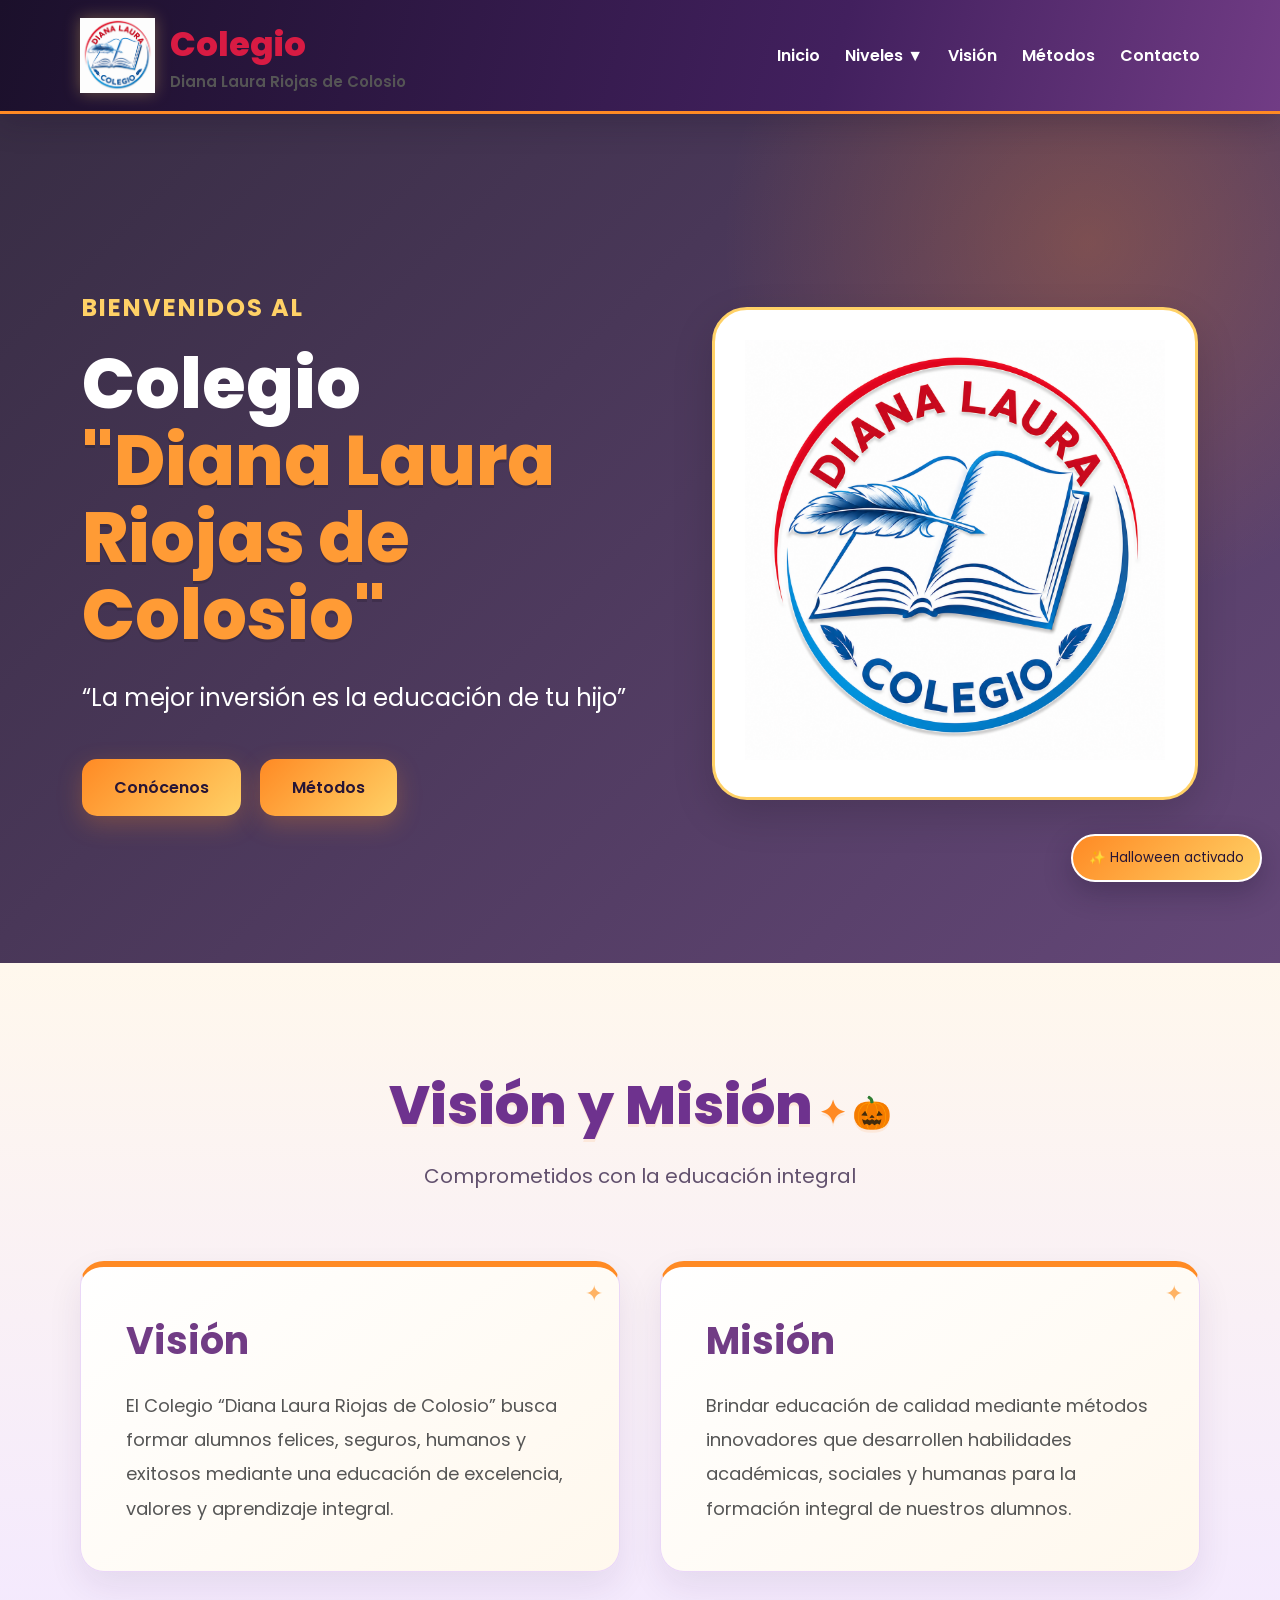
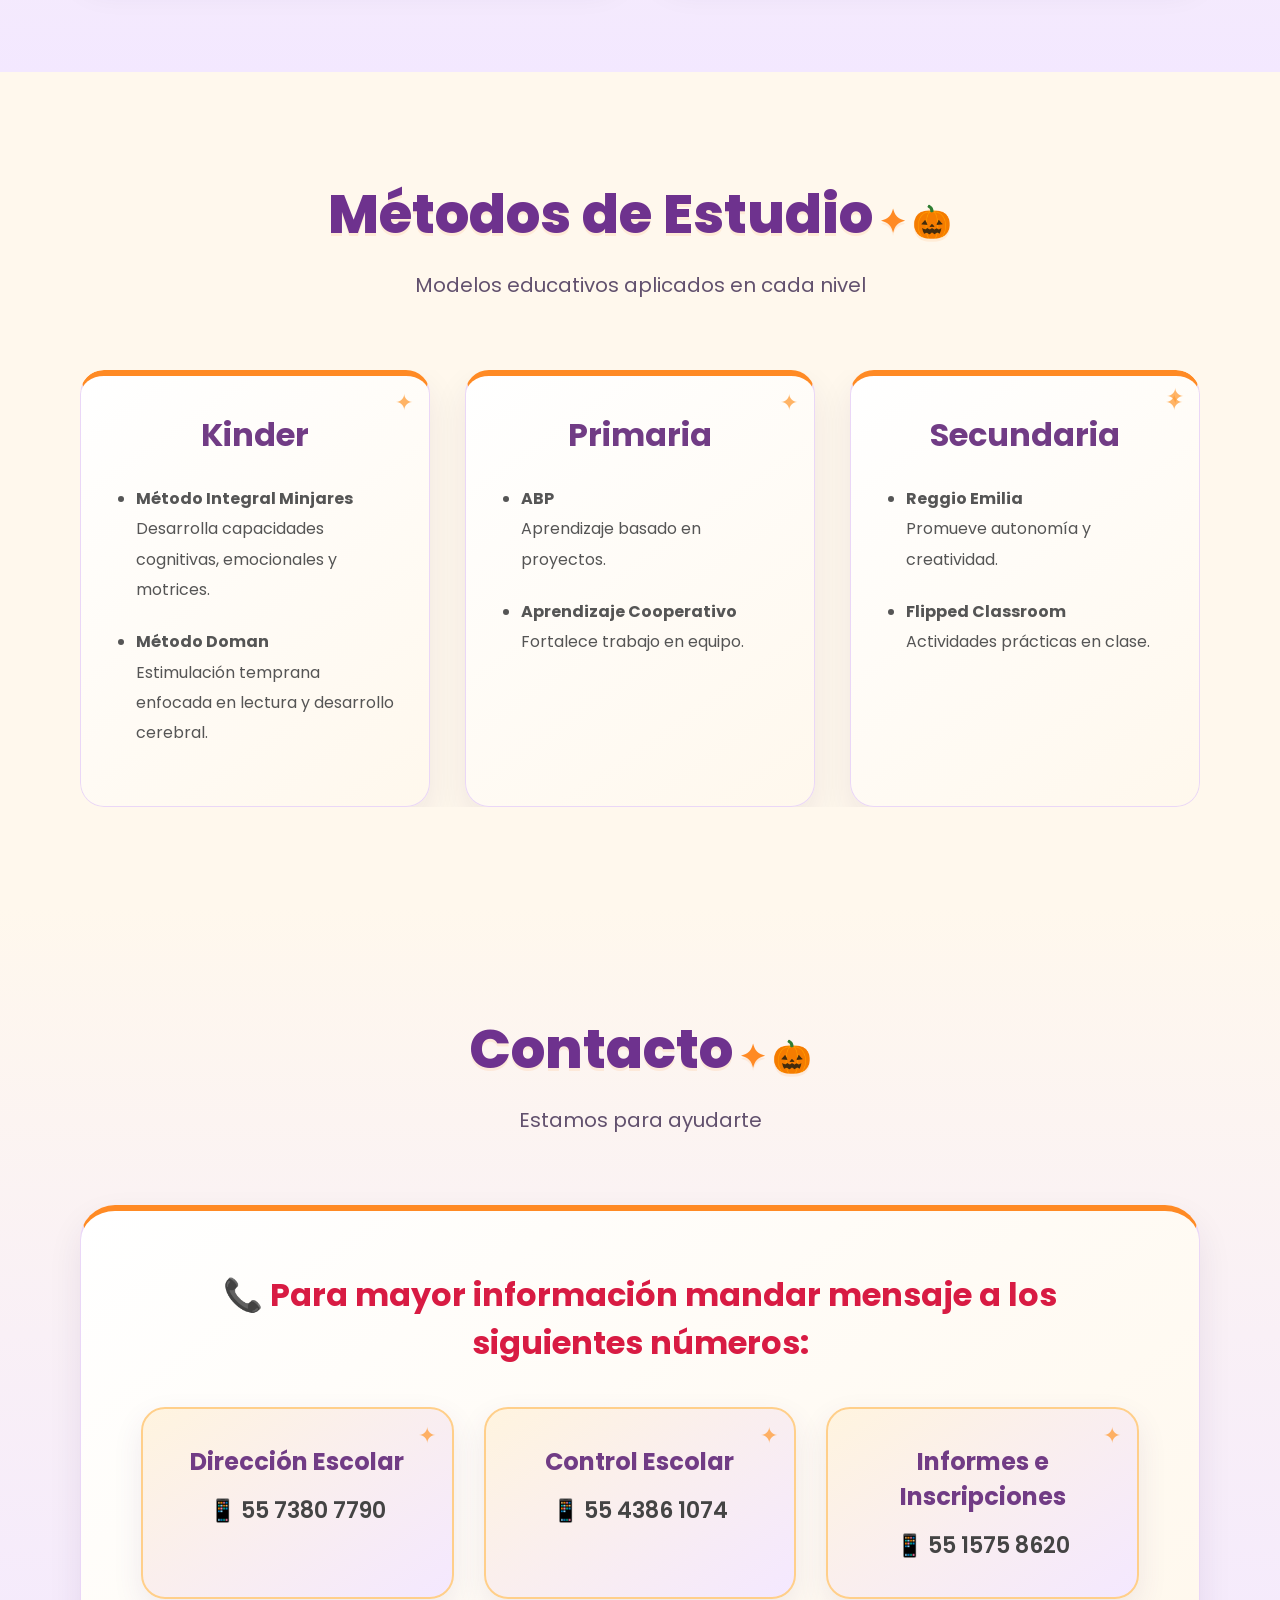
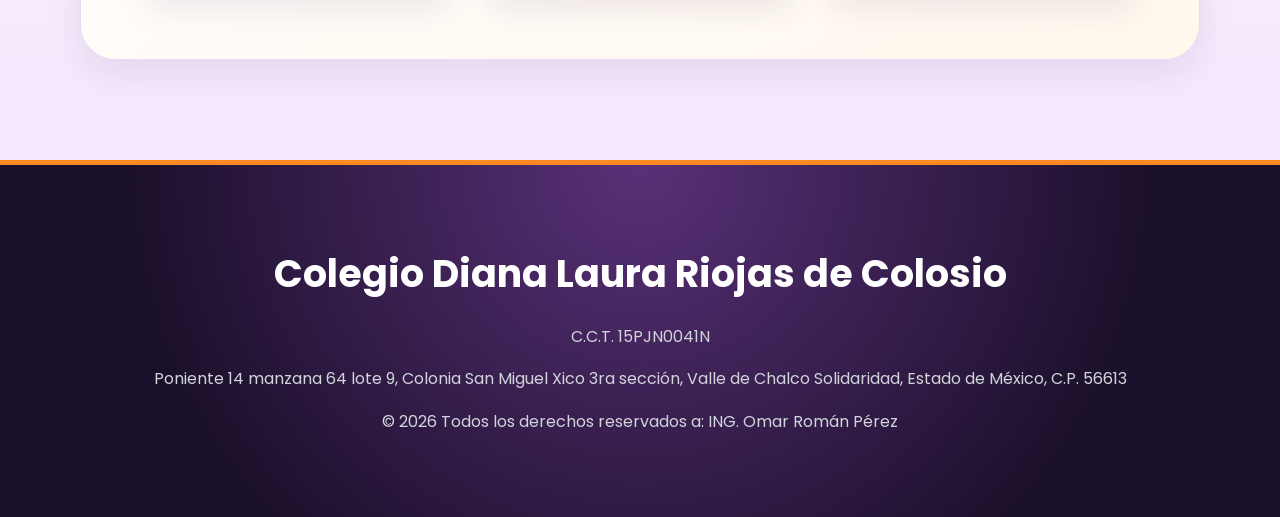
==== index.html @ 1b2b35a0 "Aplicar diseño Halloween llamativo por defecto en todas las páginas" ====
<!DOCTYPE html>
<html lang="es">
<head>
<meta name="google-site-verification" content="6N8dAlVvMnoeY7EBtXFRUhr3mwOZuXIOiNmsztpDJHw" />
<meta charset="UTF-8">
<meta name="viewport" content="width=device-width, initial-scale=1.0">
<meta name="description" content="Colegio Diana Laura Riojas de Colosio. Educación de calidad en Kinder, Primaria y Secundaria en Valle de Chalco, Estado de México.">

<meta name="keywords" content="Colegio Diana Laura Riojas de Colosio, escuela, kinder, primaria, secundaria, Valle de Chalco, educación">

<meta name="author" content="Ing. Omar Román Pérez">

<meta name="robots" content="index, follow">

<link rel="icon" href="logo.png" type="image/png">
    
<meta property="og:title" content="Colegio Diana Laura Riojas de Colosio">

<meta property="og:description" content="Educación de calidad en Kinder, Primaria y Secundaria.">

<meta property="og:image" content="logo.png">

<meta property="og:type" content="website">

<title>Colegio Diana Laura Riojas de Colosio</title>

<link rel="preconnect" href="https://fonts.googleapis.com">
<link rel="preconnect" href="https://fonts.gstatic.com" crossorigin>

<link href="https://fonts.googleapis.com/css2?family=Poppins:wght@300;400;500;600;700;800&display=swap" rel="stylesheet">

<style>

*{
    margin:0;
    padding:0;
    box-sizing:border-box;
    font-family:'Poppins',sans-serif;
    scroll-behavior:smooth;
}

body{
    background:#f7f7f7;
    color:#222;
    overflow-x:hidden;
}

/* HEADER */

header{
    width:100%;
    background:rgba(255,255,255,0.96);
    backdrop-filter:blur(12px);
    display:flex;
    justify-content:space-between;
    align-items:center;
    padding:18px 80px;
    position:fixed;
    top:0;
    left:0;
    z-index:1000;
    box-shadow:0 5px 20px rgba(0,0,0,0.08);
}

/* LOGO */

.logo{
    display:flex;
    align-items:center;
    gap:15px;
}

.logo img{
    width:75px;
    height:75px;
    object-fit:contain;
    transition:.4s;
}

.logo img:hover{
    transform:scale(1.08) rotate(-3deg);
}

.logo-text h1{
    color:#d81b43;
    font-size:34px;
    font-weight:800;
}

.logo-text p{
    font-size:15px;
    font-weight:600;
    color:#555;
}

/* NAV */

nav{
    display:flex;
    align-items:center;
}

nav a{
    text-decoration:none;
    margin-left:25px;
    color:#222;
    font-weight:600;
    transition:.3s;
    position:relative;
}

nav a::after{
    content:'';
    width:0%;
    height:3px;
    background:#d81b43;
    position:absolute;
    left:0;
    bottom:-8px;
    border-radius:10px;
    transition:.3s;
}

nav a:hover::after{
    width:100%;
}

nav a:hover{
    color:#d81b43;
}

/* DROPDOWN */

.dropdown{
    position:relative;
}

.dropbtn{
    background:none;
    border:none;
    margin-left:25px;
    font-size:16px;
    font-weight:600;
    cursor:pointer;
    color:#222;
    transition:.3s;
}

.dropbtn:hover{
    color:#d81b43;
}

.dropdown-content{
    display:none;
    position:absolute;
    background:white;
    min-width:220px;
    top:45px;
    border-radius:18px;
    overflow:hidden;
    box-shadow:0 10px 30px rgba(0,0,0,0.15);
}

.dropdown-content.show{
    display:block;
    animation:fade .3s ease;
}

@keyframes fade{
    from{
        opacity:0;
        transform:translateY(10px);
    }
    to{
        opacity:1;
        transform:translateY(0);
    }
}

.dropdown-content a{
    display:block;
    padding:16px;
    text-decoration:none;
    color:#222;
    margin:0;
}

.dropdown-content a:hover{
    background:#d81b43;
    color:white;
}

/* HERO */

.hero{
    min-height:100vh;
    display:flex;
    justify-content:center;
    align-items:center;
    padding:160px 80px 80px;
    gap:70px;
    background:
    linear-gradient(rgba(255,255,255,.9),rgba(255,255,255,.9)),
    url('https://images.unsplash.com/photo-1503676260728-1c00da094a0b?q=80&w=1200');
    background-size:cover;
    background-position:center;
}

.hero-text{
    width:50%;
    animation:slideLeft 1s ease;
}

@keyframes slideLeft{
    from{
        opacity:0;
        transform:translateX(-50px);
    }
    to{
        opacity:1;
        transform:translateX(0);
    }
}

.hero-text h3{
    color:#d81b43;
    font-size:24px;
    margin-bottom:20px;
    letter-spacing:2px;
}

.hero-text h1{
    font-size:70px;
    line-height:1.1;
    margin-bottom:25px;
    font-weight:800;
}

.hero-text span{
    color:#d81b43;
}

.hero-text p{
    font-size:24px;
    color:#555;
    line-height:1.7;
}

/* BUTTONS */

.buttons{
    margin-top:40px;
}

.buttons a{
    text-decoration:none;
    padding:16px 32px;
    border-radius:15px;
    font-weight:600;
    margin-right:15px;
    transition:.3s;
    display:inline-block;
}

.btn1{
    background:#d81b43;
    color:white;
    box-shadow:0 8px 20px rgba(216,27,67,0.3);
}

.btn1:hover{
    transform:translateY(-5px);
    background:#be123c;
}

.btn2{
    border:2px solid #d81b43;
    color:#d81b43;
    background:white;
}

.btn2:hover{
    background:#d81b43;
    color:white;
}

/* CARD */

.card{
    background:white;
    padding:30px;
    border-radius:35px;
    box-shadow:0 15px 40px rgba(0,0,0,0.15);
    animation:float 4s ease-in-out infinite;
}

@keyframes float{
    0%{
        transform:translateY(0);
    }
    50%{
        transform:translateY(-15px);
    }
    100%{
        transform:translateY(0);
    }
}

.card img{
    width:420px;
    max-width:100%;
    object-fit:contain;
}

/* SECTIONS */

.section{
    padding:100px 80px;
}

.section-title{
    text-align:center;
    margin-bottom:70px;
}

.section-title h2{
    font-size:55px;
    color:#d81b43;
    font-weight:800;
}

.section-title p{
    margin-top:15px;
    font-size:20px;
    color:#666;
}

/* BOXES */

.vision-mision{
    display:grid;
    grid-template-columns:1fr 1fr;
    gap:40px;
}

.box{
    background:white;
    padding:45px;
    border-radius:30px;
    box-shadow:0 10px 25px rgba(0,0,0,0.08);
    transition:.4s;
    border-top:8px solid #d81b43;
}

.box:hover{
    transform:translateY(-10px);
}

.box h2{
    color:#29a9e1;
    margin-bottom:20px;
    font-size:38px;
}

.box p{
    line-height:1.9;
    font-size:18px;
    color:#555;
}

/* METODOS */

.campos{
    display:grid;
    grid-template-columns:repeat(auto-fit,minmax(320px,1fr));
    gap:35px;
}

.campo{
    background:white;
    padding:35px;
    border-radius:30px;
    box-shadow:0 10px 25px rgba(0,0,0,0.08);
    transition:.4s;
}

.campo:hover{
    transform:translateY(-12px) scale(1.02);
}

.campo h3{
    text-align:center;
    margin-bottom:25px;
    font-size:32px;
}

.campo ul{
    padding-left:20px;
}

.campo li{
    margin-bottom:22px;
    line-height:1.9;
    color:#555;
}

.rosa{
    border-top:10px solid #ff4fa3;
}

.verde{
    border-top:10px solid #7cc242;
}

.azul{
    border-top:10px solid #29a9e1;
}

/* CONTACTO */

.contact-box{
    background:white;
    padding:60px;
    border-radius:35px;
    box-shadow:0 15px 40px rgba(0,0,0,0.08);
    text-align:center;
}

.contact-box h3{
    color:#d81b43;
    font-size:32px;
    margin-bottom:40px;
}

.contactos{
    display:grid;
    grid-template-columns:repeat(auto-fit,minmax(250px,1fr));
    gap:30px;
}

.contact-card{
    background:linear-gradient(135deg,#fff0f3,#ffffff);
    padding:35px;
    border-radius:25px;
    transition:.4s;
    border:2px solid #ffd6e0;
}

.contact-card:hover{
    transform:translateY(-10px) scale(1.03);
    box-shadow:0 15px 30px rgba(216,27,67,0.15);
}

.contact-card h4{
    color:#d81b43;
    font-size:24px;
    margin-bottom:15px;
}

.contact-card p{
    font-size:22px;
    color:#444;
    font-weight:600;
}

/* FOOTER */

footer{
    background:#111827;
    color:white;
    text-align:center;
    padding:80px 20px;
}

footer h2{
    margin-bottom:20px;
    font-size:38px;
}

footer p{
    margin-top:12px;
    line-height:1.9;
    color:#d1d5db;
}

/* RESPONSIVE */

@media(max-width:950px){

    header{
        flex-direction:column;
        padding:20px;
    }

    nav{
        margin-top:20px;
        flex-wrap:wrap;
        justify-content:center;
    }

    .hero{
        flex-direction:column;
        text-align:center;
        padding:180px 30px 60px;
    }

    .hero-text{
        width:100%;
    }

    .hero-text h1{
        font-size:45px;
    }

    .vision-mision{
        grid-template-columns:1fr;
    }

    .section{
        padding:80px 25px;
    }

    .card img{
        width:100%;
    }

}


/* EDICIÓN HALLOWEEN INTEGRADA */
:root{--halloween-night:#211532;--halloween-purple:#593078;--halloween-orange:#ff8a24;--halloween-gold:#ffd166}
.halloween-ribbon{position:relative;z-index:2;text-align:center;padding:12px 18px;background:linear-gradient(90deg,var(--halloween-night),var(--halloween-purple),var(--halloween-night));color:#fff3dc;font-weight:800;letter-spacing:.3px;border-bottom:3px solid var(--halloween-orange)}
.halloween-ribbon span{display:inline-block;animation:spookyBob 2.8s ease-in-out infinite}
.halloween-card{position:relative;overflow:hidden}
.halloween-card:after{content:"✦";position:absolute;right:16px;top:10px;color:#ff9b35;font-size:22px;opacity:.75;transition:transform .3s}
.halloween-card:hover:after{transform:rotate(90deg) scale(1.25)}
.halloween-toggle{position:fixed;right:18px;bottom:18px;z-index:2000;border:2px solid #ffd166;border-radius:999px;background:#211532;color:#fff;padding:12px 16px;font:700 14px inherit;box-shadow:0 8px 24px #21153240;cursor:pointer;transition:transform .2s,background .2s}
.halloween-toggle:hover{transform:translateY(-4px) rotate(-2deg);background:#593078}
.halloween-toggle:focus-visible{outline:3px solid #ff8a24;outline-offset:4px}
body.halloween-mode{background:#fff8ed;color:#2b1a3b}
body.halloween-mode header{background:linear-gradient(110deg,#211532,#593078)!important;color:white}
body.halloween-mode .section-title h2,body.halloween-mode .hero-text h3,body.halloween-mode .contact-card h4{color:#a653d4}
body.halloween-mode .box,body.halloween-mode .campo,body.halloween-mode .req,body.halloween-mode .contact-card{border-color:#ffd166;box-shadow:0 12px 30px #59307818}
body.halloween-mode .box:hover,body.halloween-mode .campo:hover,body.halloween-mode .contact-card:hover{transform:translateY(-8px) rotate(-.4deg)}
.halloween-spark{position:fixed;z-index:1999;pointer-events:none;font-size:22px;animation:spookyRise 1.8s ease-out forwards}
@keyframes spookyBob{0%,100%{transform:translateY(0)}50%{transform:translateY(-3px)}}
@keyframes spookyRise{from{opacity:1;transform:translateY(0) rotate(0)}to{opacity:0;transform:translateY(-100px) rotate(25deg)}}
@media(prefers-reduced-motion:reduce){.halloween-ribbon span,.halloween-spark{animation:none!important}.halloween-toggle{transition:none}}


/* TEMA HALLOWEEN PREDETERMINADO: visible desde la primera visita */
body.halloween-mode{background:#fff8ed;color:#2a183b}
body.halloween-mode header{background:linear-gradient(105deg,#1b102b 0%,#42205e 65%,#713c85 100%)!important;color:#fff;box-shadow:0 8px 28px #1b102b40;border-bottom:3px solid #ff8a24}
body.halloween-mode nav a,body.halloween-mode .dropbtn{color:#fff!important}
body.halloween-mode nav a:hover,body.halloween-mode .dropbtn:hover{color:#ffd166!important}
body.halloween-mode .hero{background-image:radial-gradient(circle at 85% 20%,#ff8a2440 0,transparent 28%),linear-gradient(135deg,rgba(27,16,43,.88),rgba(66,32,94,.82)),url('https://images.unsplash.com/photo-1509557965875-b88c97052f0e?q=80&w=1600');background-position:center;background-size:cover;color:white}
body.halloween-mode .hero-text h1,body.halloween-mode .hero-text p{color:#fff}
body.halloween-mode .hero-text h3{color:#ffd166}
body.halloween-mode .hero-text span{color:#ff9b35;text-shadow:0 3px 0 #0002}
body.halloween-mode .btn1,body.halloween-mode .btn2{background:linear-gradient(135deg,#ff8a24,#ffd166);color:#271536;border:0;box-shadow:0 8px 24px #ff8a2440}
body.halloween-mode .section:nth-of-type(even){background:linear-gradient(180deg,#fff8ed,#f3e8ff)}
body.halloween-mode .section-title h2{color:#6e328e;text-shadow:0 3px 0 #ff8a241c}
body.halloween-mode .section-title p{color:#62516e}
body.halloween-mode .box,body.halloween-mode .campo,body.halloween-mode .req,body.halloween-mode .talleres,body.halloween-mode .contact-box{background:linear-gradient(145deg,#fff,#fff8ed);border:1px solid #ead7f7;border-top:6px solid #ff8a24;box-shadow:0 15px 35px #32144915}
body.halloween-mode .campo h3,body.halloween-mode .box h2,body.halloween-mode .req h3{color:#713c85}
body.halloween-mode .contact-card{background:linear-gradient(145deg,#fff4df,#f4e8ff)!important;border:2px solid #ffcf8a!important}
body.halloween-mode .contact-card h4{color:#713c85}
body.halloween-mode footer{background:radial-gradient(circle at 50% 0,#593078,#1b102b 70%);border-top:5px solid #ff8a24}
body.halloween-mode .halloween-ribbon{background:linear-gradient(90deg,#1b102b,#713c85,#1b102b);border-bottom:3px solid #ffd166;font-size:clamp(12px,1.6vw,16px);padding:15px}
body.halloween-mode .halloween-toggle{background:linear-gradient(135deg,#ff8a24,#ffd166);color:#271536;border:2px solid white;box-shadow:0 10px 28px #21153250}
body.halloween-mode .halloween-card{border-radius:24px}
body.halloween-mode .halloween-card:hover{outline:2px solid #ffbd62;outline-offset:2px}
body.halloween-mode .logo img{filter:drop-shadow(0 0 8px #ffd16655)}
body.halloween-mode .card{border:3px solid #ffd166}
body.halloween-mode .section-title h2:after{content:"  ✦ 🎃";font-size:.58em;color:#ff8a24}
body.halloween-mode .halloween-ribbon span{font-size:1.25em;margin:0 8px}
@media(max-width:700px){body.halloween-mode .hero{background-position:center}body.halloween-mode .halloween-toggle{right:10px;bottom:10px;padding:10px 12px;font-size:12px}}

</style>

</head>

<body class="halloween-mode">

<header>

<div class="logo">

<img src="logo.png" alt="Logo Colegio">

<div class="logo-text">

<h1>Colegio</h1>

<p>
Diana Laura Riojas de Colosio
</p>

</div>

</div>

<nav>

<a href="index.html">Inicio</a>

<div class="dropdown">

<button class="dropbtn" onclick="toggleMenu()">
Niveles ▼
</button>

<div class="dropdown-content" id="menuNiveles">

<a href="kinder.html">Kinder</a>
<a href="primaria.html">Primaria</a>
<a href="secundaria.html">Secundaria</a>

</div>

</div>

<a href="#vision">Visión</a>
<a href="#metodos">Métodos</a>
<a href="#contacto">Contacto</a>

</nav>

</header>

<div class="halloween-ribbon" role="note"><span>🎃</span> Octubre mágico · ¡Aprendemos, creamos y nos divertimos! <span>🦇</span></div>
<button class="halloween-toggle" id="halloweenToggle" type="button" aria-pressed="true" aria-label="Activar o desactivar el modo Halloween">✨ Halloween activado</button>
<script>
(function(){
  var toggle=document.getElementById('halloweenToggle');
  if(!toggle)return;
  toggle.addEventListener('click',function(){
    var active=document.body.classList.toggle('halloween-mode');
    toggle.setAttribute('aria-pressed',String(active));
    toggle.textContent=active?'✨ Modo mágico activado':'🎃 Modo Halloween';
    if(active){
      ['👻','🦇','✨','🎃','🍬'].forEach(function(symbol,index){
        var spark=document.createElement('span');
        spark.className='halloween-spark';
        spark.textContent=symbol;
        spark.style.left=(12+index*17)+'%';
        spark.style.bottom='28px';
        document.body.appendChild(spark);
        window.setTimeout(function(){spark.remove()},1900);
      });
    }
  });
})();
</script>


<section class="hero">

<div class="hero-text">

<h3>BIENVENIDOS AL</h3>

<h1>
Colegio <br>
<span>"Diana Laura Riojas de Colosio"</span>
</h1>

<p>
“La mejor inversión es la educación de tu hijo”
</p>

<div class="buttons">

<a href="#vision" class="btn1">
Conócenos
</a>

<a href="#metodos" class="btn2">
Métodos
</a>

</div>

</div>

<div class="card">

<img src="logo.png" alt="Logo Colegio">

</div>

</section>

<section class="section" id="vision">

<div class="section-title">

<h2>Visión y Misión</h2>

<p>
Comprometidos con la educación integral
</p>

</div>

<div class="vision-mision">

<div class="box halloween-card">

<h2>Visión</h2>

<p>
El Colegio “Diana Laura Riojas de Colosio”
busca formar alumnos felices, seguros,
humanos y exitosos mediante una educación
de excelencia, valores y aprendizaje integral.
</p>

</div>

<div class="box halloween-card">

<h2>Misión</h2>

<p>
Brindar educación de calidad mediante
métodos innovadores que desarrollen
habilidades académicas, sociales y humanas
para la formación integral de nuestros alumnos.
</p>

</div>

</div>

</section>

<section class="section" id="metodos">

<div class="section-title">

<h2>Métodos de Estudio</h2>

<p>
Modelos educativos aplicados en cada nivel
</p>

</div>

<div class="campos halloween-card">

<div class="campo rosa halloween-card">

<h3>Kinder</h3>

<ul>

<li>
<b>Método Integral Minjares</b><br>
Desarrolla capacidades cognitivas,
emocionales y motrices.
</li>

<li>
<b>Método Doman</b><br>
Estimulación temprana enfocada
en lectura y desarrollo cerebral.
</li>

</ul>

</div>

<div class="campo verde halloween-card">

<h3>Primaria</h3>

<ul>

<li>
<b>ABP</b><br>
Aprendizaje basado en proyectos.
</li>

<li>
<b>Aprendizaje Cooperativo</b><br>
Fortalece trabajo en equipo.
</li>

</ul>

</div>

<div class="campo azul halloween-card">

<h3>Secundaria</h3>

<ul>

<li>
<b>Reggio Emilia</b><br>
Promueve autonomía y creatividad.
</li>

<li>
<b>Flipped Classroom</b><br>
Actividades prácticas en clase.
</li>

</ul>

</div>

</div>

</section>

<!-- CONTACTO -->

<section class="section" id="contacto">

<div class="section-title">

<h2>Contacto</h2>

<p>
Estamos para ayudarte
</p>

</div>

<div class="contact-box">

<h3>
📞 Para mayor información mandar mensaje a los siguientes números:
</h3>

<div class="contactos">

<div class="contact-card halloween-card">

<h4>Dirección Escolar</h4>

<p>📱 55 7380 7790</p>

</div>

<div class="contact-card halloween-card">

<h4>Control Escolar</h4>

<p>📱 55 4386 1074</p>

</div>

<div class="contact-card halloween-card">

<h4>Informes e Inscripciones</h4>

<p>📱 55 1575 8620</p>

</div>

</div>

</div>

</section>

<footer>

<h2>
Colegio Diana Laura Riojas de Colosio
</h2>

<p>
C.C.T. 15PJN0041N
</p>

<p>
Poniente 14 manzana 64 lote 9,
Colonia San Miguel Xico 3ra sección,
Valle de Chalco Solidaridad,
Estado de México,
C.P. 56613
</p>

<p>
© 2026 Todos los derechos reservados a: ING. Omar Román Pérez
</p>

</footer>

<script>

function toggleMenu(){

document
.getElementById("menuNiveles")
.classList.toggle("show");

}

window.onclick = function(e){

if(!e.target.matches('.dropbtn')){

var menu =
document.getElementById("menuNiveles");

if(menu.classList.contains('show')){

menu.classList.remove('show');

}

}

}

</script>

</body>
</html>
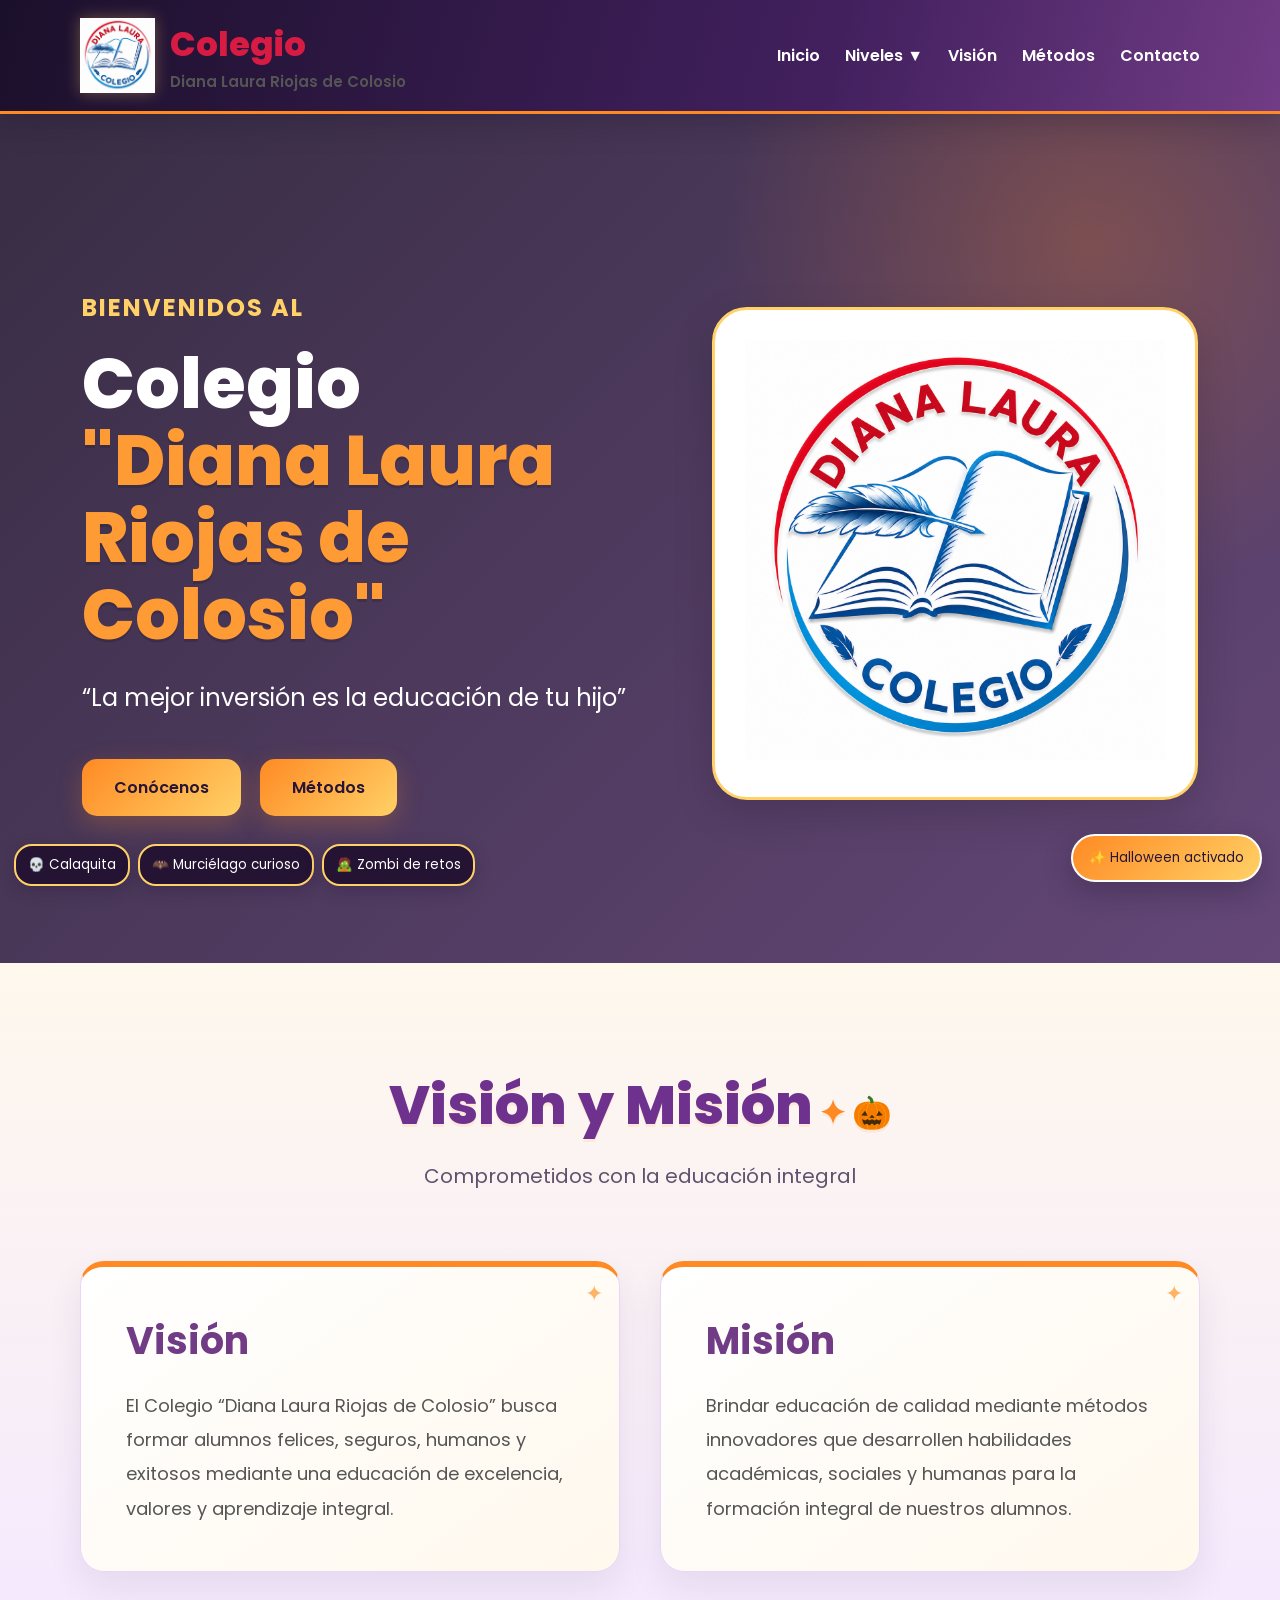
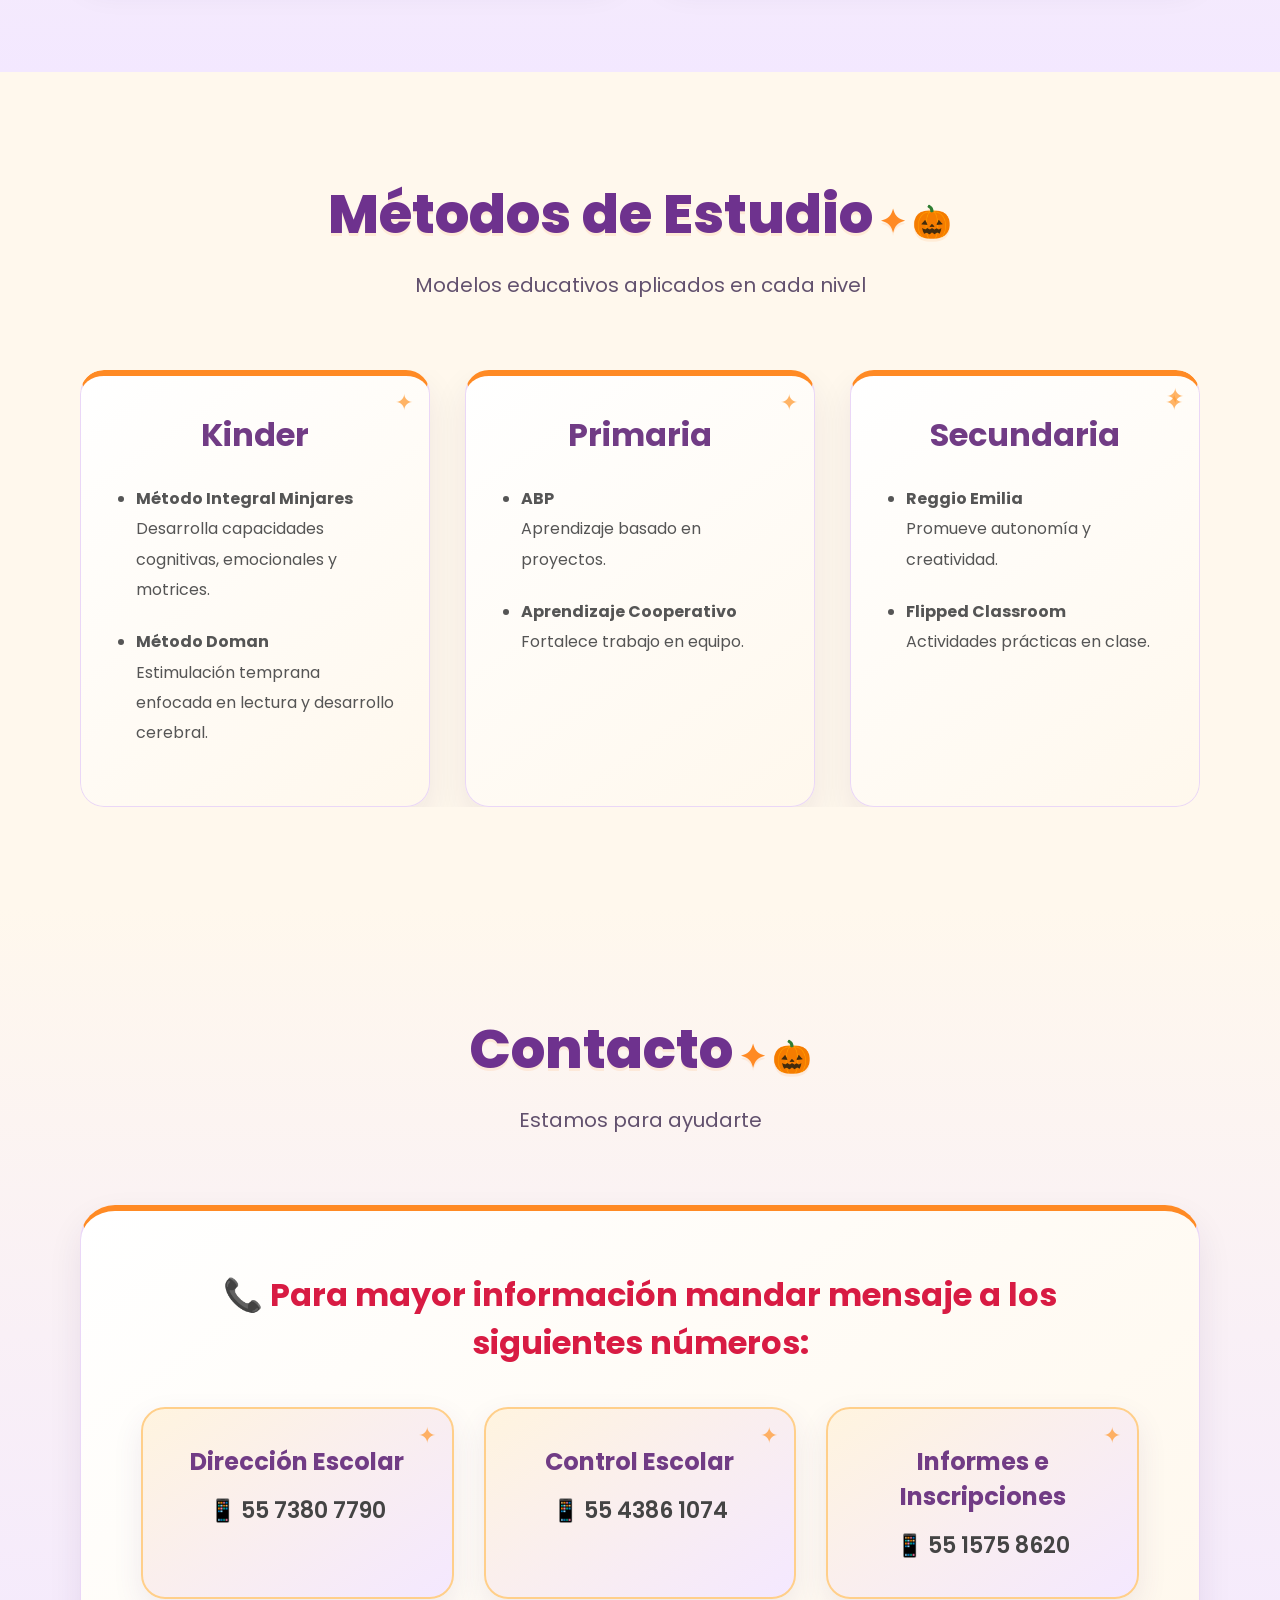
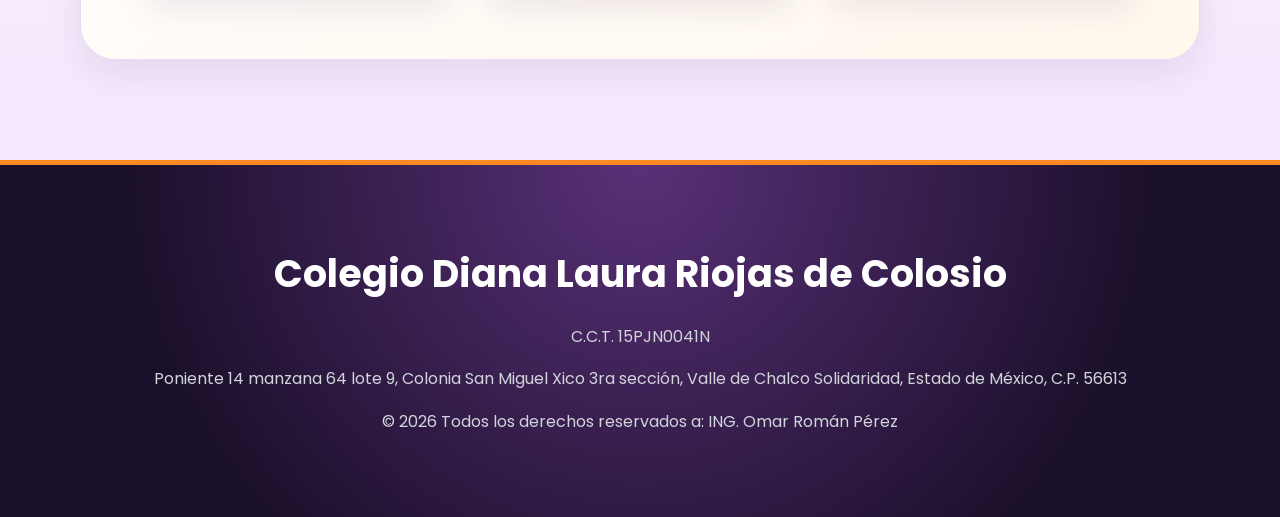
==== commit 36aee8b0: "Add interactive Day of the Dead activities and mini game" ====
--- a/index.html
+++ b/index.html
@@ -552,6 +552,11 @@
 body.halloween-mode{background:#fff8ed;color:#2a183b}
 body.halloween-mode header{background:linear-gradient(105deg,#1b102b 0%,#42205e 65%,#713c85 100%)!important;color:#fff;box-shadow:0 8px 28px #1b102b40;border-bottom:3px solid #ff8a24}
 body.halloween-mode nav a,body.halloween-mode .dropbtn{color:#fff!important}
+/* FIX: opciones del desplegable Niveles visibles sobre fondo blanco */
+body.halloween-mode .dropdown-content{background:#fffaf2!important;min-width:220px;z-index:3000;border:2px solid #ffb347;box-shadow:0 16px 35px #21153245}
+body.halloween-mode .dropdown-content a{display:block!important;color:#2a183b!important;background:#fffaf2!important;padding:16px 20px!important;font-weight:700!important;white-space:nowrap}
+body.halloween-mode .dropdown-content a:hover,body.halloween-mode .dropdown-content a:focus{background:#ff8a24!important;color:#211532!important}
+.dropdown-content.show{display:block!important;visibility:visible!important;opacity:1}
 body.halloween-mode nav a:hover,body.halloween-mode .dropbtn:hover{color:#ffd166!important}
 body.halloween-mode .hero{background-image:radial-gradient(circle at 85% 20%,#ff8a2440 0,transparent 28%),linear-gradient(135deg,rgba(27,16,43,.88),rgba(66,32,94,.82)),url('https://images.unsplash.com/photo-1509557965875-b88c97052f0e?q=80&w=1600');background-position:center;background-size:cover;color:white}
 body.halloween-mode .hero-text h1,body.halloween-mode .hero-text p{color:#fff}
@@ -575,6 +580,26 @@
 body.halloween-mode .section-title h2:after{content:"  ✦ 🎃";font-size:.58em;color:#ff8a24}
 body.halloween-mode .halloween-ribbon span{font-size:1.25em;margin:0 8px}
 @media(max-width:700px){body.halloween-mode .hero{background-position:center}body.halloween-mode .halloween-toggle{right:10px;bottom:10px;padding:10px 12px;font-size:12px}}
+
+
+/* CLUB INTERACTIVO: criaturas que abren paneles y retos */
+.dlm-creatures{position:fixed;left:14px;bottom:14px;z-index:2500;display:flex;gap:8px;flex-wrap:wrap;max-width:calc(100vw - 28px)}
+.dlm-creature{border:2px solid #ffd166;background:#241333;color:#fff;border-radius:18px;padding:9px 12px;font:700 14px inherit;cursor:pointer;box-shadow:0 5px 16px #21153240;transition:transform .2s}
+.dlm-creature:hover,.dlm-creature:focus-visible{transform:translateY(-4px) rotate(-2deg);outline:3px solid #ff8a24;outline-offset:2px}
+.dlm-panel{display:none;position:fixed;inset:0;z-index:4000;background:#160c24b8;padding:18px;align-items:center;justify-content:center}
+.dlm-panel.open{display:flex}
+.dlm-dialog{position:relative;width:min(620px,100%);max-height:85vh;overflow:auto;background:linear-gradient(145deg,#fffaf0,#f4e8ff);color:#29163b;border:3px solid #ff9a2f;border-radius:24px;padding:25px;box-shadow:0 20px 70px #0005}
+.dlm-dialog h2{font-size:clamp(22px,4vw,32px);color:#633080;margin:0 42px 12px 0}
+.dlm-dialog p,.dlm-dialog li{line-height:1.65}
+.dlm-close{position:absolute;right:14px;top:12px;border:0;border-radius:50%;width:38px;height:38px;background:#2a173b;color:white;font-size:23px;cursor:pointer}
+.dlm-actions{display:flex;gap:10px;flex-wrap:wrap;margin-top:15px}
+.dlm-choice,.dlm-next{border:0;border-radius:13px;background:#67358a;color:white;font-weight:700;padding:12px 15px;cursor:pointer}
+.dlm-choice:hover,.dlm-next:hover{background:#ff8a24;color:#211532}
+.dlm-feedback{font-weight:700;min-height:28px;margin-top:12px;padding:8px;border-radius:10px;background:#fff}
+.dlm-progress{height:9px;border-radius:99px;background:#e5d6ef;overflow:hidden;margin:12px 0}
+.dlm-progress span{display:block;height:100%;width:0;background:linear-gradient(90deg,#ff8a24,#ffd166);transition:width .3s}
+@media(max-width:520px){.dlm-creatures{left:8px;bottom:8px;gap:5px}.dlm-creature{font-size:12px;padding:8px 9px}.dlm-dialog{padding:20px 16px}}
+@media(prefers-reduced-motion:reduce){.dlm-creature,.dlm-choice,.dlm-next{transition:none}}
 
 </style>
 
@@ -920,5 +945,68 @@
 
 </script>
 
+
+<!-- Club de criaturas: toca un personaje para descubrir información o jugar -->
+<div class="dlm-creatures" aria-label="Club interactivo">
+  <button class="dlm-creature" type="button" data-dlm="dia">💀 Calaquita</button>
+  <button class="dlm-creature" type="button" data-dlm="tradicion">🦇 Murciélago curioso</button>
+  <button class="dlm-creature" type="button" data-dlm="reto">🧟 Zombi de retos</button>
+</div>
+<div class="dlm-panel" id="dlmPanel" role="dialog" aria-modal="true" aria-labelledby="dlmTitle">
+  <div class="dlm-dialog">
+    <button class="dlm-close" type="button" aria-label="Cerrar panel" id="dlmClose">×</button>
+    <h2 id="dlmTitle">¡Bienvenidos al club!</h2>
+    <div id="dlmBody"></div>
+  </div>
+</div>
+<script>
+(function(){
+  var panel=document.getElementById('dlmPanel'), title=document.getElementById('dlmTitle'), body=document.getElementById('dlmBody');
+  if(!panel||!title||!body)return;
+  var questions=[
+    {q:'¿Qué flor naranja se usa mucho para adornar las ofrendas?',a:['Cempasúchil','Rosa azul','Girasol morado'],correct:0,why:'¡Eso es! El cempasúchil es una flor muy representativa de las ofrendas.'},
+    {q:'¿Qué se coloca en una ofrenda para recordar a seres queridos?',a:['Recuerdos y fotografías','Juguetes al azar','Solo libros nuevos'],correct:0,why:'¡Muy bien! Las ofrendas pueden incluir fotografías, comida y objetos significativos.'},
+    {q:'¿En qué fechas se celebra tradicionalmente el Día de Muertos?',a:['1 y 2 de noviembre','14 de febrero','31 de diciembre'],correct:0,why:'¡Correcto! La tradición se vive principalmente el 1 y 2 de noviembre.'}
+  ];
+  var current=0,score=0,answered=false;
+  function open(key){
+    panel.classList.add('open'); panel.setAttribute('aria-hidden','false');
+    if(key==='dia'){
+      title.textContent='💀 La Calaquita cuenta';
+      body.innerHTML='<p><strong>¿Sabías que…?</strong> En México, el Día de Muertos es una tradición para recordar con cariño a quienes ya no están. Las familias preparan ofrendas con fotografías, velas, flores, comida y recuerdos especiales.</p><p>La calaverita no tiene que dar miedo: en el arte mexicano puede representar memoria, alegría y celebración de la vida.</p><p>🎨 <strong>Mini misión:</strong> piensa en un recuerdo bonito de alguien de tu familia y dibuja una flor para tu ofrenda imaginaria.</p>';
+    } else if(key==='tradicion'){
+      title.textContent='🦇 El murciélago explorador';
+      body.innerHTML='<p><strong>Un viaje por la tradición:</strong></p><ul><li>🌼 <strong>Cempasúchil:</strong> su color brillante adorna caminos y altares.</li><li>🕯️ <strong>Velas:</strong> simbolizan luz y recuerdo.</li><li>🍞 <strong>Pan de muerto:</strong> pan tradicional que muchas familias comparten.</li><li>📷 <strong>Fotografías:</strong> ayudan a recordar a nuestros seres queridos.</li></ul><p>Las costumbres cambian de una región a otra; lo importante es conocerlas y respetarlas.</p>';
+    } else {
+      current=0;score=0;answered=false; renderQuestion();
+      title.textContent='🧟 ¡Reto monstruosamente divertido!';
+    }
+  }
+  function renderQuestion(){
+    var q=questions[current]; answered=false;
+    body.innerHTML='<p><strong>Pregunta '+(current+1)+' de '+questions.length+'</strong></p><div class="dlm-progress"><span style="width:'+((current/questions.length)*100)+'%"></span></div><p>'+q.q+'</p><div class="dlm-actions" id="dlmChoices"></div><p class="dlm-feedback" id="dlmFeedback" aria-live="polite"></p><div class="dlm-actions"><button class="dlm-next" id="dlmNext" type="button" disabled>'+(current===questions.length-1?'Ver resultado':'Siguiente pregunta')+'</button></div>';
+    q.a.forEach(function(answer,index){
+      var b=document.createElement('button');b.type='button';b.className='dlm-choice';b.textContent=answer;
+      b.addEventListener('click',function(){
+        if(answered)return;answered=true;
+        var f=document.getElementById('dlmFeedback');
+        if(index===q.correct){score++;f.textContent='⭐ '+q.why;}else{f.textContent='¡Buen intento! '+q.why;}
+        document.querySelectorAll('#dlmChoices button').forEach(function(btn){btn.disabled=true;btn.style.opacity='.75'});
+        document.getElementById('dlmNext').disabled=false;
+      });document.getElementById('dlmChoices').appendChild(b);
+    });
+    document.getElementById('dlmNext').addEventListener('click',function(){
+      if(!answered)return;
+      if(current<questions.length-1){current++;renderQuestion();}
+      else{body.innerHTML='<h3>¡Reto terminado! 🎉</h3><p>Tu puntuación: <strong>'+score+' de '+questions.length+'</strong>.</p><p>'+(score===3?'¡Eres guardián o guardiana de las tradiciones!':score===2?'¡Muy bien! Ya conoces varias tradiciones.':'¡Gracias por jugar! Vuelve a intentarlo y descubre algo nuevo.')+'</p><div class="dlm-actions"><button class="dlm-next" id="dlmAgain" type="button">Jugar otra vez</button></div>';document.getElementById('dlmAgain').addEventListener('click',function(){current=0;score=0;renderQuestion()});}
+    });
+  }
+  document.querySelectorAll('[data-dlm]').forEach(function(btn){btn.addEventListener('click',function(){open(btn.getAttribute('data-dlm'))})});
+  document.getElementById('dlmClose').addEventListener('click',function(){panel.classList.remove('open');panel.setAttribute('aria-hidden','true')});
+  panel.addEventListener('click',function(e){if(e.target===panel){panel.classList.remove('open');panel.setAttribute('aria-hidden','true')}});
+  document.addEventListener('keydown',function(e){if(e.key==='Escape'){panel.classList.remove('open');panel.setAttribute('aria-hidden','true')}});
+})();
+</script>
+
 </body>
 </html>
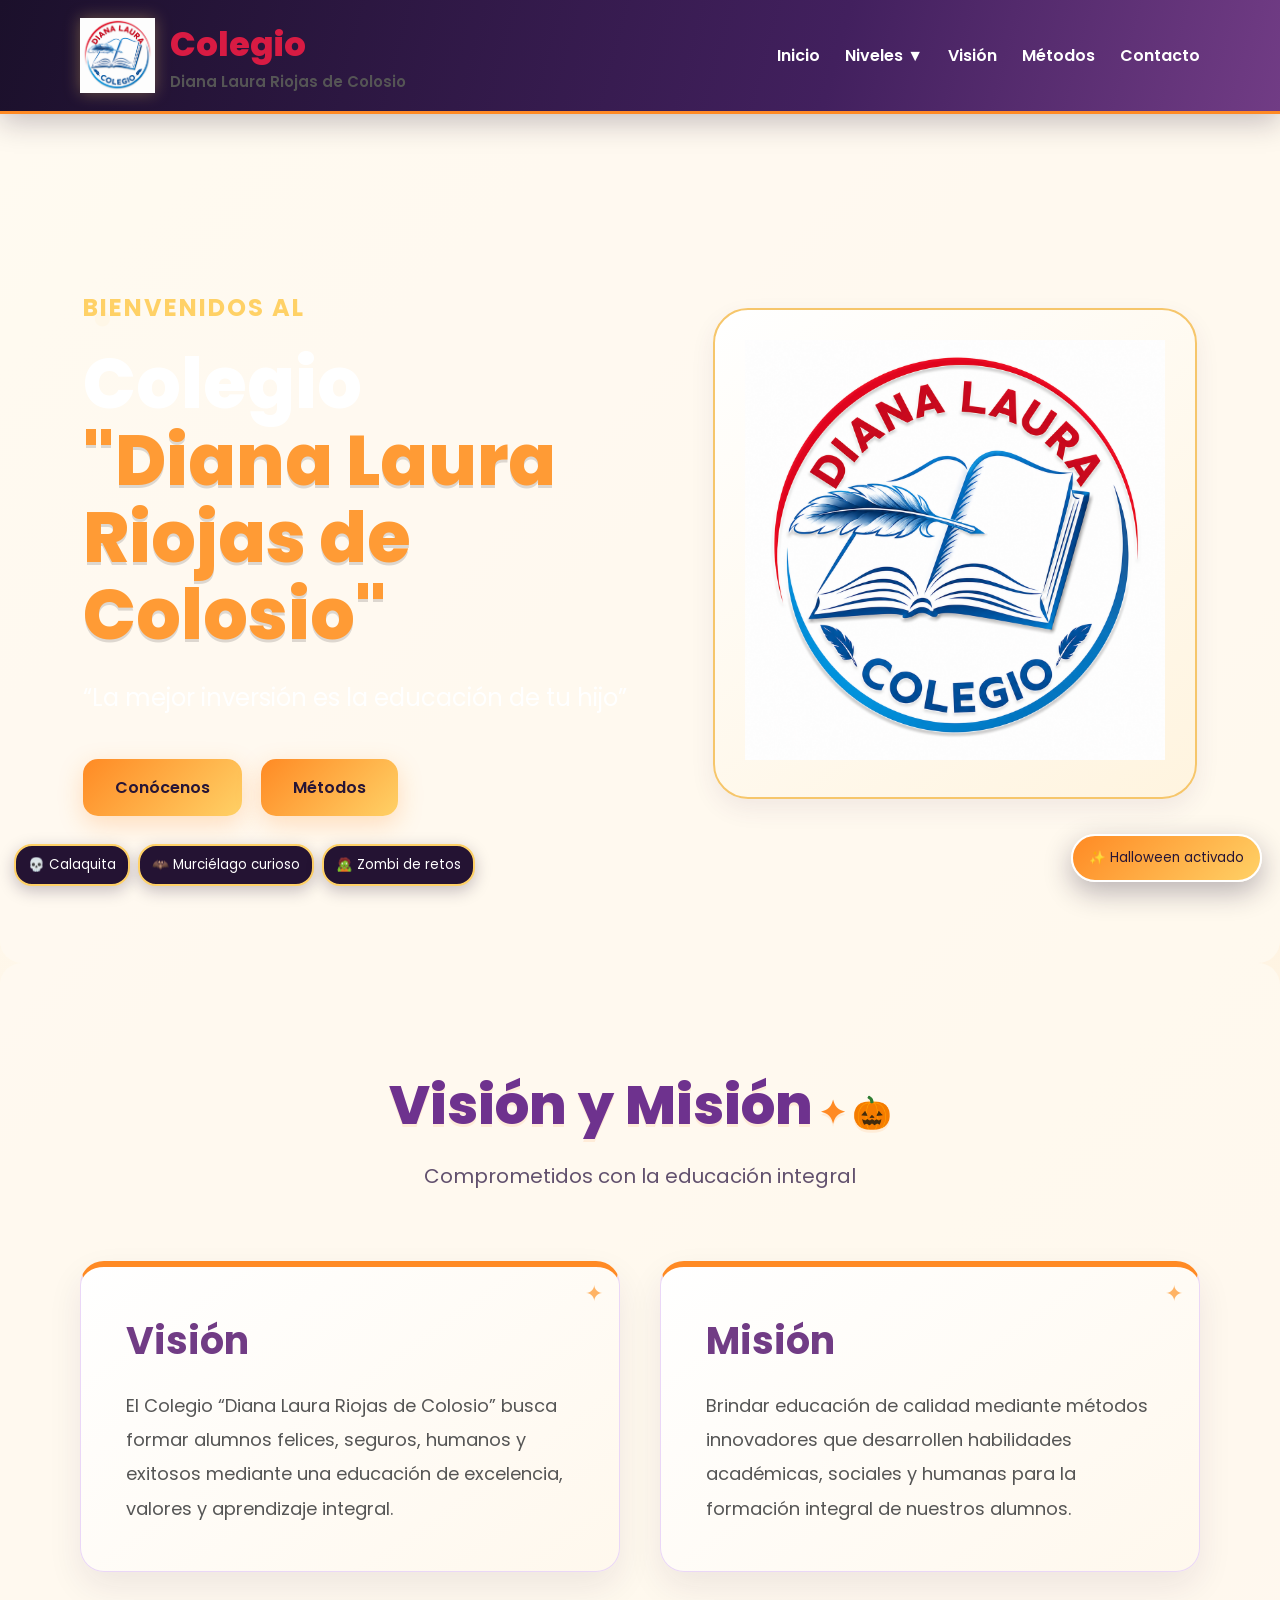
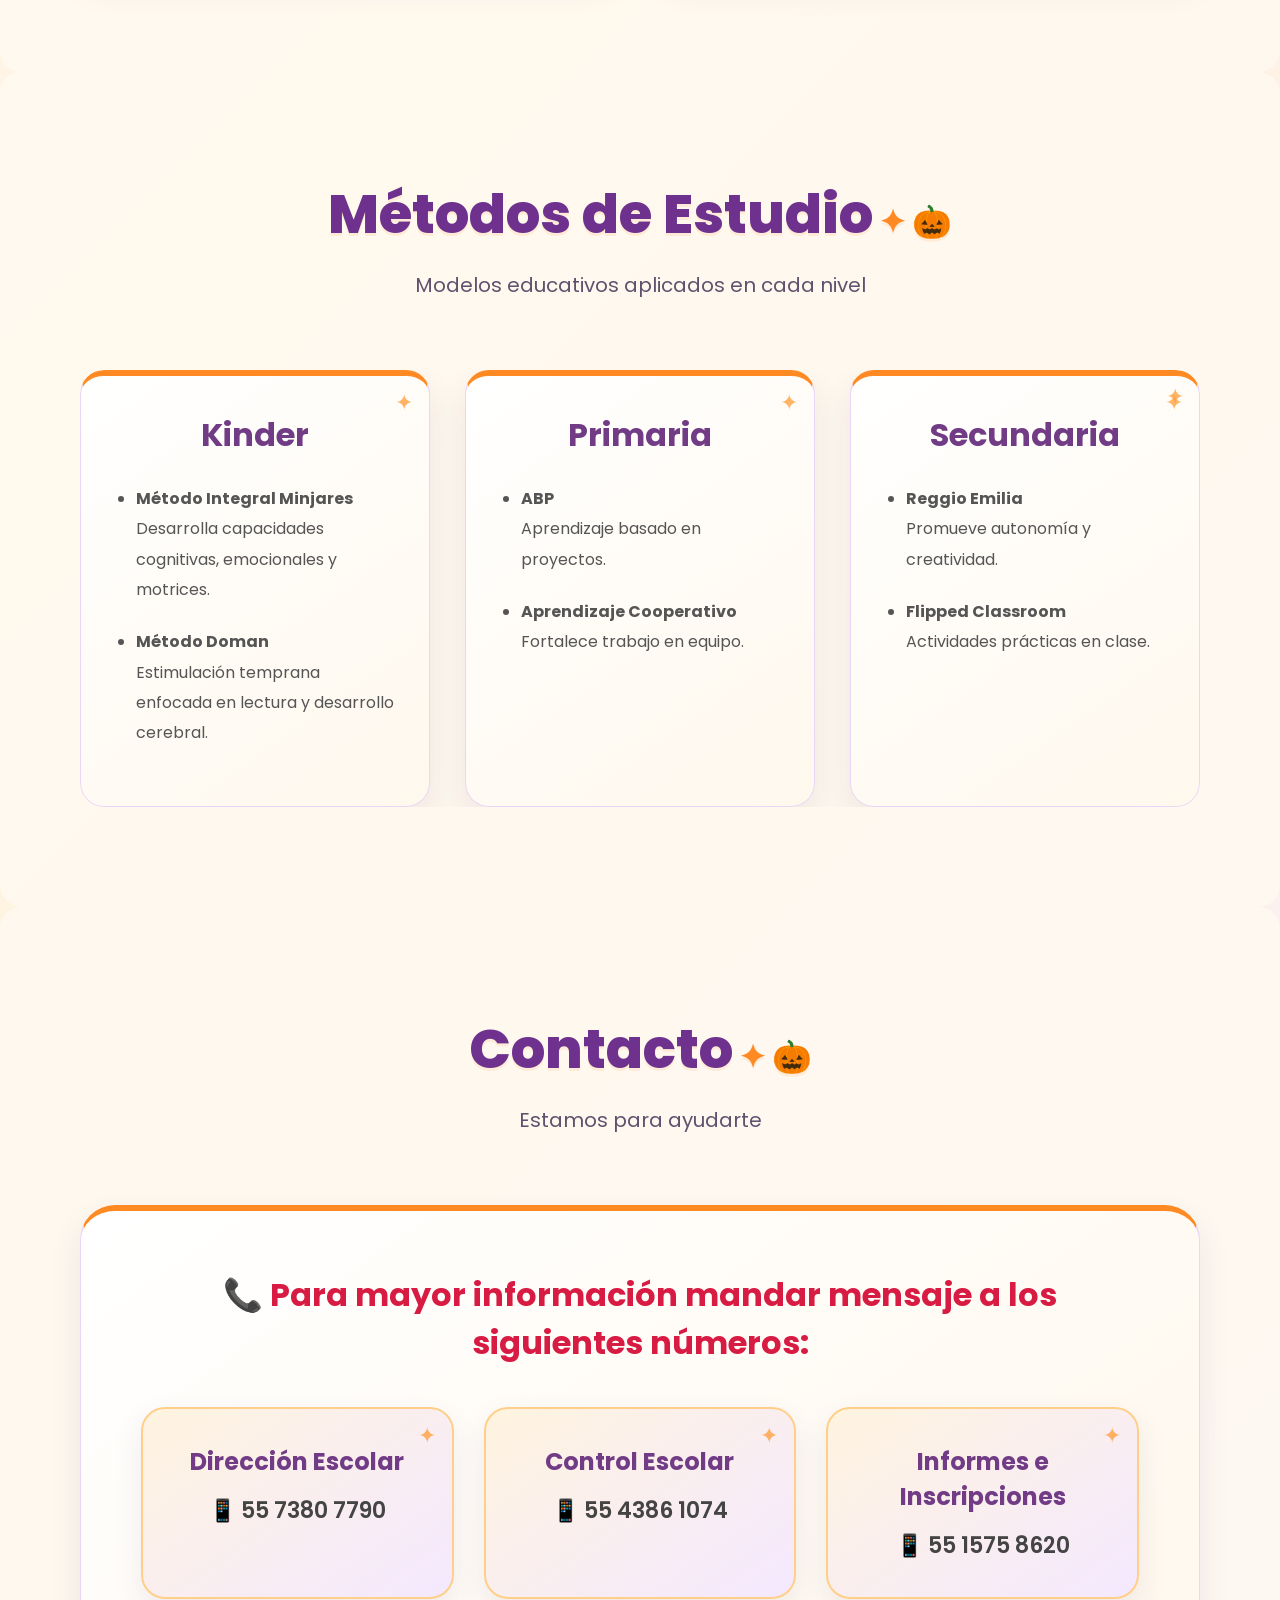
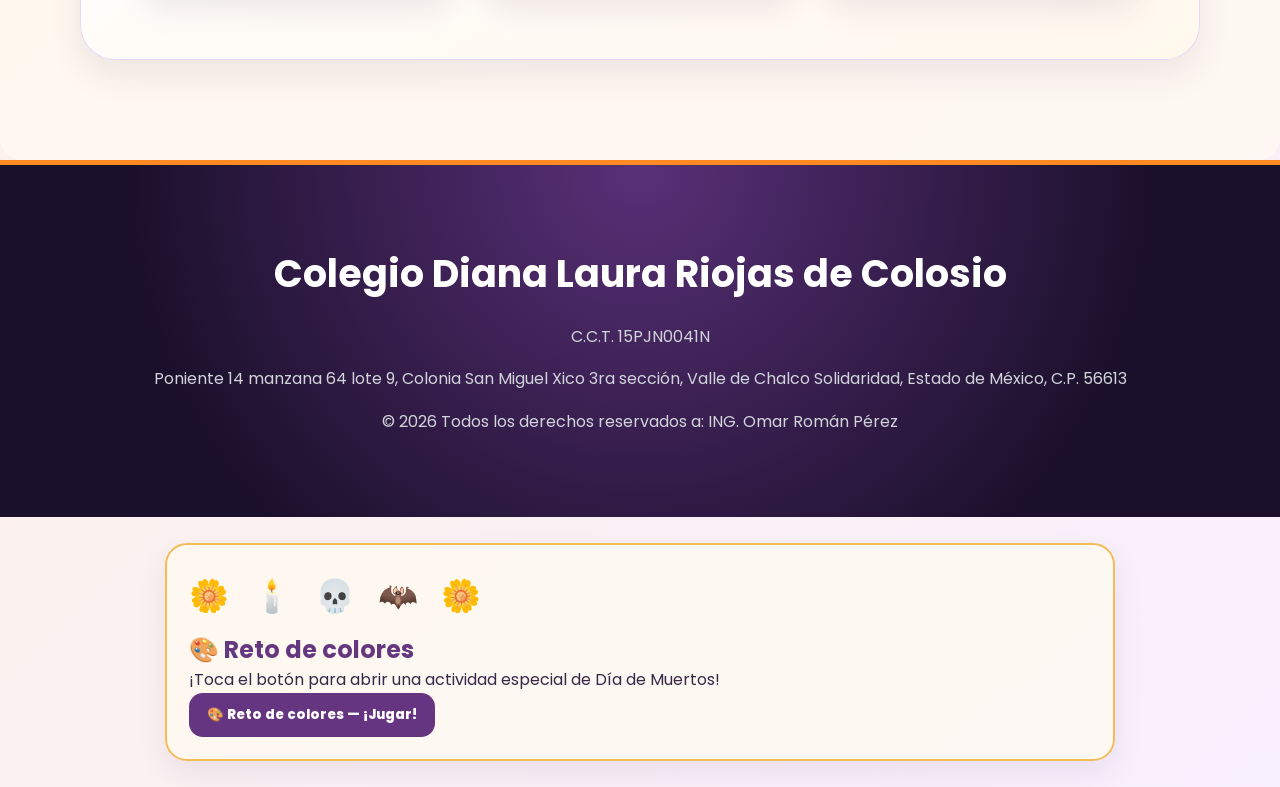
==== commit 45579c67: "Add level-specific Day of the Dead games and brighter backgrounds" ====
--- a/index.html
+++ b/index.html
@@ -600,6 +600,22 @@
 .dlm-progress span{display:block;height:100%;width:0;background:linear-gradient(90deg,#ff8a24,#ffd166);transition:width .3s}
 @media(max-width:520px){.dlm-creatures{left:8px;bottom:8px;gap:5px}.dlm-creature{font-size:12px;padding:8px 9px}.dlm-dialog{padding:20px 16px}}
 @media(prefers-reduced-motion:reduce){.dlm-creature,.dlm-choice,.dlm-next{transition:none}}
+
+
+/* Fondos más claros: inspiración en papel picado, flores y ofrendas */
+body.halloween-mode{background-color:#fff9ed!important;background-image:radial-gradient(circle at 8% 8%,#ffd16655 0 7px,transparent 8px),radial-gradient(circle at 92% 18%,#f5a7c655 0 9px,transparent 10px),linear-gradient(135deg,#fffaf0 0%,#fff3e1 48%,#f8efff 100%)!important;color:#382747!important}
+body.halloween-mode main,body.halloween-mode .container,body.halloween-mode .contenido,body.halloween-mode section,body.halloween-mode .section,body.halloween-mode .hero,body.halloween-mode .card,body.halloween-mode .tarjeta{background-image:none!important}
+body.halloween-mode main,body.halloween-mode section,body.halloween-mode .section{background-color:#fffaf2cc!important;border-radius:22px}
+body.halloween-mode .card,body.halloween-mode .tarjeta,body.halloween-mode .nivel-card,body.halloween-mode .level-card{background:linear-gradient(145deg,#fff 0%,#fff4df 100%)!important;color:#382747!important;border:2px solid #f6c66b!important;box-shadow:0 10px 25px #5a356515!important}
+.dlm-level-game{position:relative;margin:26px auto;padding:22px;max-width:950px;border-radius:24px;background:linear-gradient(120deg,#fffdf6,#fff0d7 55%,#f8eaff);border:2px solid #f4bd58;box-shadow:0 12px 30px #3b1c4b14;color:#382747}
+.dlm-level-game h2{color:#65377e;margin-top:0}.dlm-level-game p{line-height:1.65}
+.dlm-level-open{background:#663582;color:#fff;border:0;border-radius:14px;padding:12px 18px;font-weight:800;cursor:pointer}
+.dlm-level-open:hover{background:#f28c28;color:#261635}
+.dlm-level-art{font-size:32px;letter-spacing:7px;margin:5px 0 12px}
+.dlm-level-modal{display:none;position:fixed;inset:0;z-index:4100;background:#21112bbd;padding:16px;align-items:center;justify-content:center}
+.dlm-level-modal.open{display:flex}.dlm-level-box{position:relative;background:#fffaf0;color:#382747;border:3px solid #f4bd58;border-radius:24px;padding:25px;width:min(600px,100%);max-height:85vh;overflow:auto}
+.dlm-level-box h2{color:#65377e}.dlm-level-box .dlm-close{top:10px;right:10px}
+@media(max-width:600px){.dlm-level-game{margin:18px 10px;padding:17px}.dlm-level-box{padding:20px 15px}}
 
 </style>
 
@@ -1008,5 +1024,6 @@
 })();
 </script>
 
+<section class="dlm-level-game" aria-labelledby="dlmLevelHeading"><div class="dlm-level-art" aria-hidden="true">🌼 🕯️ 💀 🦇 🌼</div><h2 id="dlmLevelHeading">🎨 Reto de colores</h2><p>¡Toca el botón para abrir una actividad especial de Día de Muertos!</p><button class="dlm-level-open" type="button" id="dlmLevelOpen">🎨 Reto de colores — ¡Jugar!</button></section><div class="dlm-level-modal" id="dlmLevelModal" role="dialog" aria-modal="true" aria-labelledby="dlmLevelTitle"><div class="dlm-level-box"><button class="dlm-close" id="dlmLevelClose" type="button" aria-label="Cerrar">×</button><h2 id="dlmLevelTitle">🎨 Reto de colores y símbolos</h2><p>Encuentra en la página algo de color naranja, morado y amarillo. ¿Qué te recuerdan esos colores durante el Día de Muertos?</p><p><strong>Reto:</strong> toca los tres colores en tu imaginación y di un símbolo de la tradición para cada uno: flor, papel picado o vela.</p><button class='dlm-next' data-answer='¡Excelente! Los colores ayudan a decorar y expresar recuerdos.'>¡Terminé el reto!</button></div></div><script>(function(){var m=document.getElementById('dlmLevelModal');if(!m)return;document.getElementById('dlmLevelOpen').addEventListener('click',function(){m.classList.add('open')});document.getElementById('dlmLevelClose').addEventListener('click',function(){m.classList.remove('open')});m.addEventListener('click',function(e){if(e.target===m)m.classList.remove('open')});document.addEventListener('keydown',function(e){if(e.key==='Escape')m.classList.remove('open')});m.querySelectorAll('[data-correct]').forEach(function(b){b.addEventListener('click',function(){var f=m.querySelector('#levelFeedback');f.textContent=b.dataset.correct==='yes'?'¡Correcto! Aprender y respetar las tradiciones ayuda a mantener viva la cultura.':'¡Buen intento! Piensa en la pista y vuelve a elegir.'})});var pair=[];m.querySelectorAll('[data-pair]').forEach(function(b){b.addEventListener('click',function(){pair.push(b.dataset.pair);var f=m.querySelector('#levelFeedback');if(pair.length===2){f.textContent=pair[0]===pair[1]?'¡Encontraste la pareja! 🌟':'Casi, intenta encontrar dos dibujos iguales.';pair=[]}})});m.querySelectorAll('[data-answer]').forEach(function(b){b.addEventListener('click',function(){b.textContent='¡Buen trabajo! 🎉';b.insertAdjacentHTML('afterend','<p>'+b.dataset.answer+'</p>');b.disabled=true})})})();</script>
 </body>
 </html>
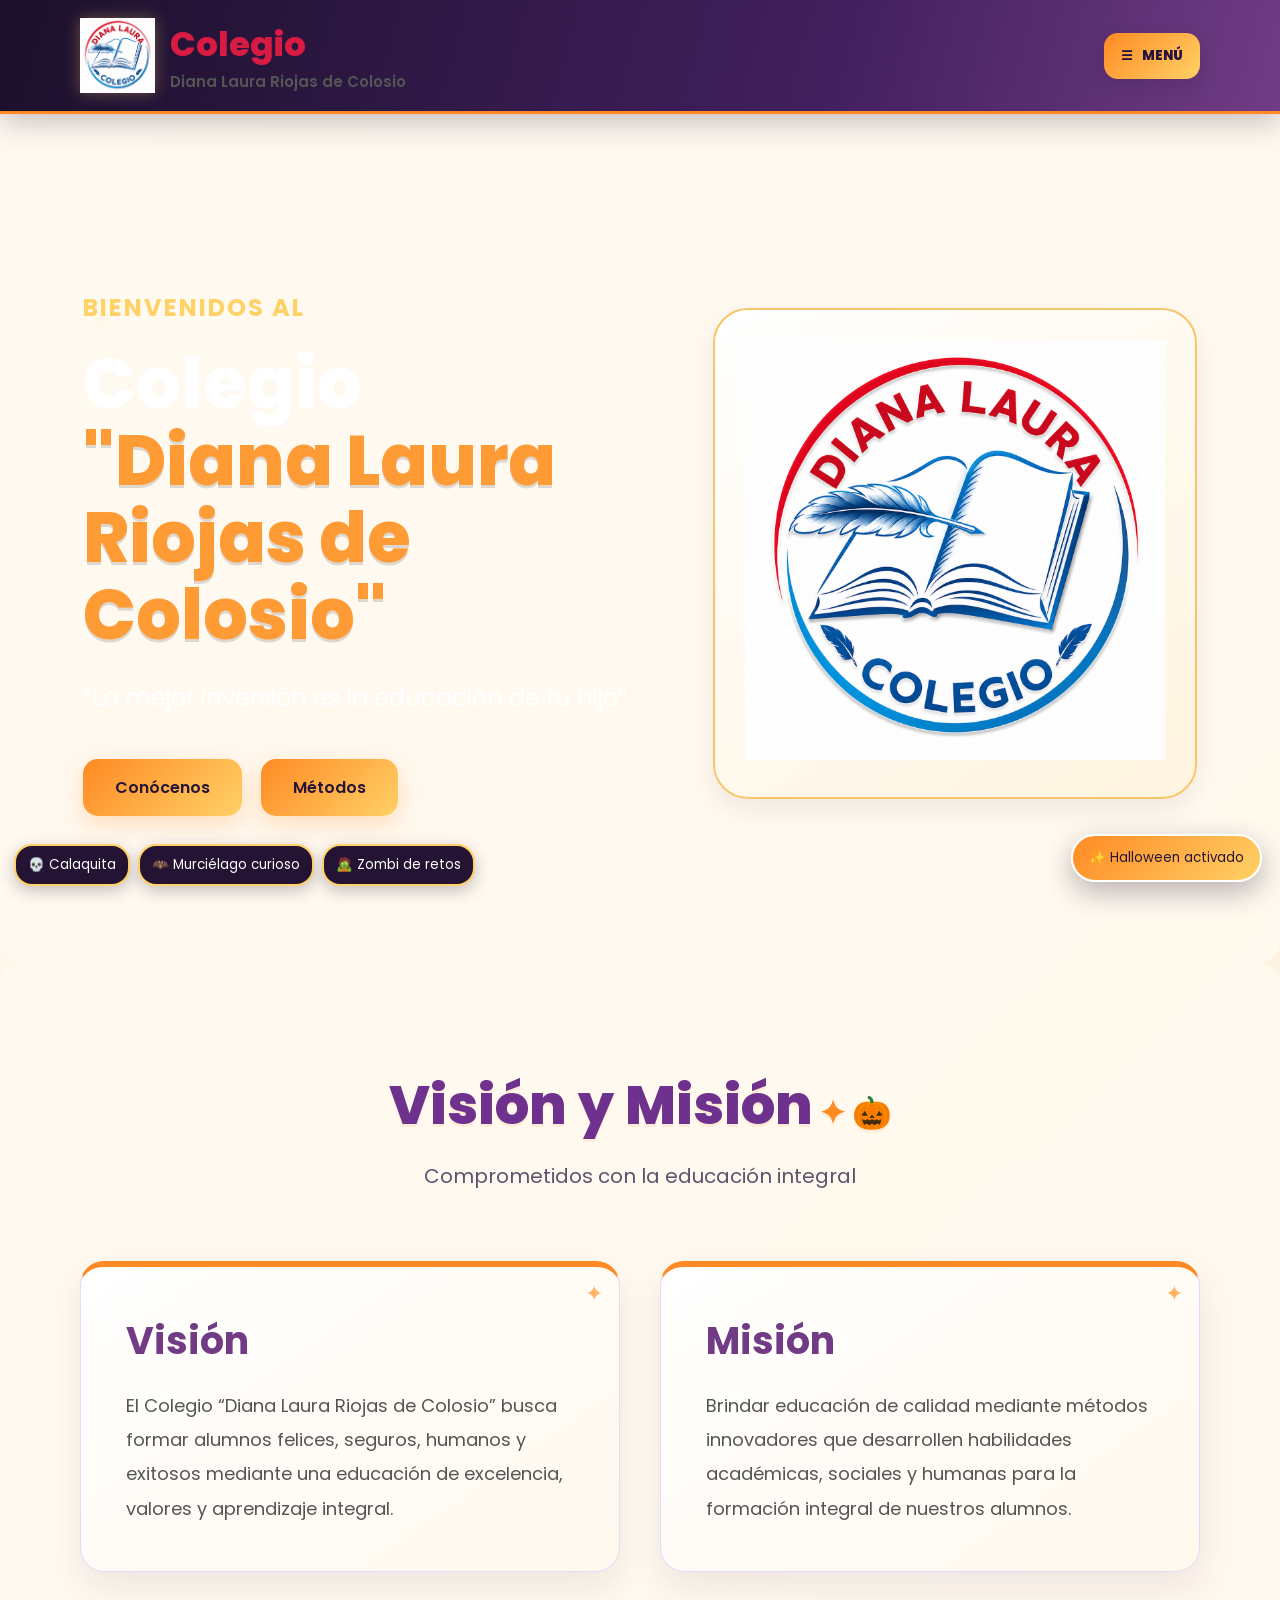
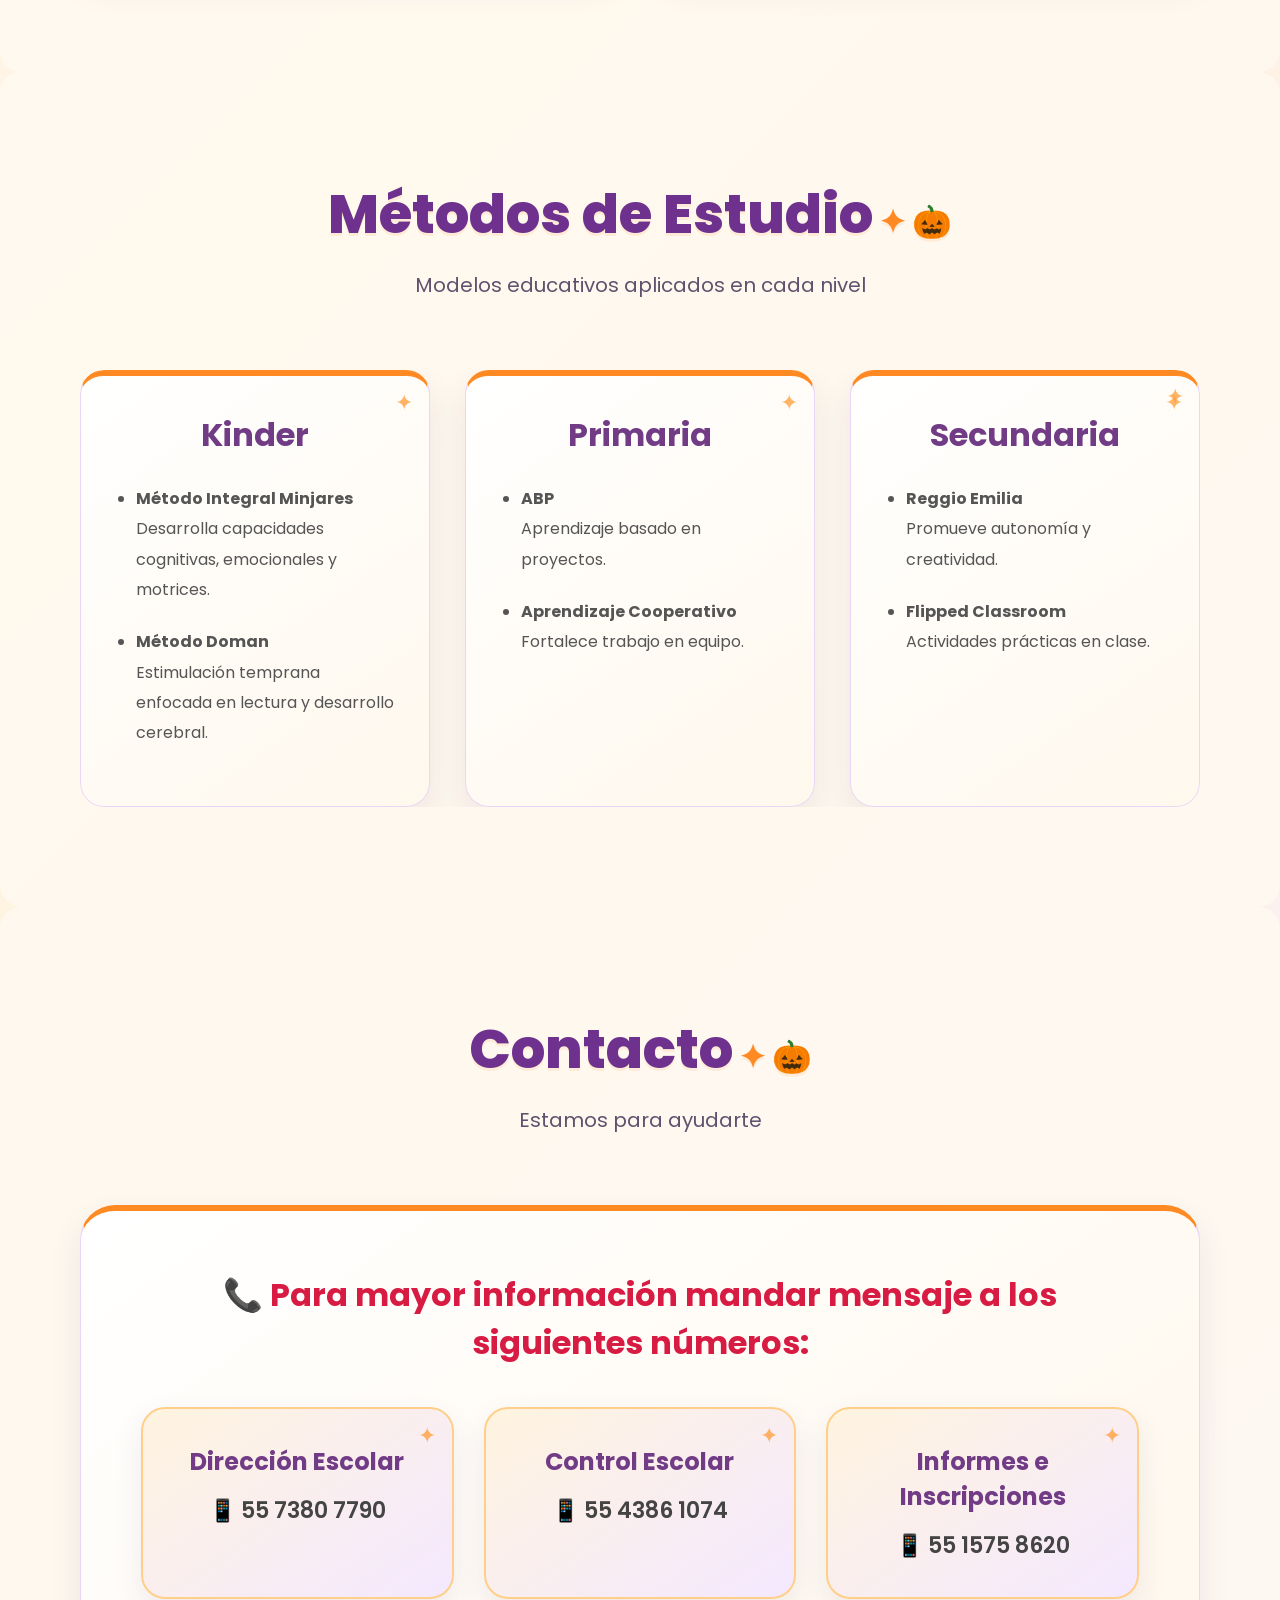
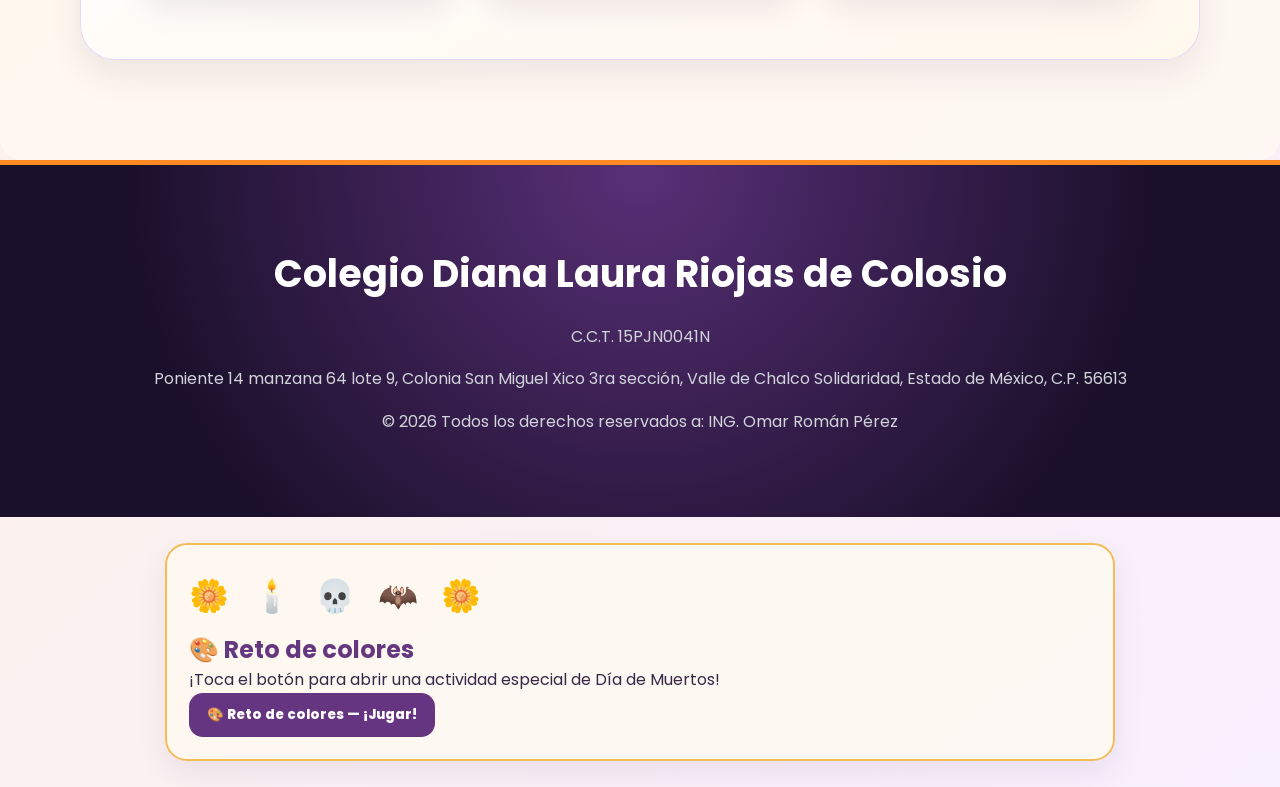
==== commit cff4dc4b: "Agregar menú hamburguesa y submenús de niveles y eventos" ====
--- a/index.html
+++ b/index.html
@@ -617,6 +617,20 @@
 .dlm-level-box h2{color:#65377e}.dlm-level-box .dlm-close{top:10px;right:10px}
 @media(max-width:600px){.dlm-level-game{margin:18px 10px;padding:17px}.dlm-level-box{padding:20px 15px}}
 
+
+/* MENÚ PRINCIPAL HAMBURGUESA + SUBMENÚS */
+.site-hamburger{display:inline-flex;align-items:center;gap:9px;border:0;border-radius:14px;padding:13px 17px;background:linear-gradient(135deg,#ff8a24,#ffd166);color:#28133d;font-weight:800;cursor:pointer;box-shadow:0 7px 18px #21153224;white-space:nowrap}
+.site-hamburger:hover{transform:translateY(-2px)}
+#siteNav{display:none;align-items:center;gap:10px;background:linear-gradient(135deg,#2b1047,#63268b);padding:14px;border:2px solid #ffd166;border-radius:20px;box-shadow:0 18px 45px #17092440}
+#siteNav.menu-open{display:flex;animation:fade .22s ease}
+#siteNav>a,#siteNav .dropbtn{color:#fff!important;padding:10px 12px;margin:0;border-radius:10px}
+#siteNav>a:hover,#siteNav .dropbtn:hover{background:#ffffff20;color:#ffd166!important}
+#siteNav .dropdown-content{top:calc(100% + 8px);left:0;z-index:1200;background:#fffaf0;border:2px solid #ffd166;min-width:220px}
+#siteNav .dropdown-content a{color:#321849!important;padding:13px 16px}
+#siteNav .dropdown-content a:hover{background:#713c85!important;color:white!important}
+@media(min-width:901px){header{gap:18px;flex-wrap:wrap}#siteNav.menu-open{display:flex}}
+@media(max-width:900px){header{padding:12px 18px!important;flex-wrap:wrap;justify-content:space-between}#siteNav{width:100%;flex-direction:column;align-items:stretch;order:3}#siteNav>a,#siteNav .dropbtn{text-align:left;width:100%;display:block}#siteNav .dropdown{width:100%}#siteNav .dropdown-content{position:static;width:100%;margin-top:5px;box-shadow:none}#siteNav .dropdown-content.show{display:block}.site-hamburger{margin-left:auto}}
+
 </style>
 
 </head>
@@ -641,30 +655,29 @@
 
 </div>
 
-<nav>
-
-<a href="index.html">Inicio</a>
-
-<div class="dropdown">
-
-<button class="dropbtn" onclick="toggleMenu()">
-Niveles ▼
-</button>
-
-<div class="dropdown-content" id="menuNiveles">
-
-<a href="kinder.html">Kinder</a>
-<a href="primaria.html">Primaria</a>
-<a href="secundaria.html">Secundaria</a>
-
-</div>
-
-</div>
-
-<a href="#vision">Visión</a>
-<a href="#metodos">Métodos</a>
-<a href="#contacto">Contacto</a>
-
+<button class="site-hamburger" id="siteHamburger" type="button" aria-label="Abrir menú" aria-expanded="false" onclick="toggleSiteMenu()">☰ <span>MENÚ</span></button>
+<nav id="siteNav" aria-label="Navegación principal">
+  <a href="index.html">Inicio</a>
+  <div class="dropdown">
+    <button class="dropbtn" type="button" onclick="toggleSubmenu('menuNiveles')">Niveles ▾</button>
+    <div class="dropdown-content" id="menuNiveles">
+      <a href="kinder.html">🎈 Kinder</a>
+      <a href="primaria.html">📚 Primaria</a>
+      <a href="secundaria.html">🎓 Secundaria</a>
+    </div>
+  </div>
+  <div class="dropdown">
+    <button class="dropbtn" type="button" onclick="toggleSubmenu('menuEventos')">Eventos ▾</button>
+    <div class="dropdown-content" id="menuEventos">
+      <a href="eventos.html#dia-del-nino">🎉 Día del Niño</a>
+      <a href="eventos.html#dia-de-muertos">💀 Día de Muertos</a>
+      <a href="eventos.html#navidad">🎄 Navidad</a>
+      <a href="eventos.html#graduaciones">🎓 Graduaciones</a>
+      <a href="eventos.html#especiales">⭐ Actividades especiales</a>
+    </div>
+  </div>
+  <a href="eventos.html">Galería de eventos</a>
+  <a href="#contacto">Contacto</a>
 </nav>
 
 </header>
@@ -692,6 +705,24 @@
     }
   });
 })();
+function toggleSiteMenu(){
+  var nav=document.getElementById('siteNav');
+  var btn=document.getElementById('siteHamburger');
+  var opened=nav.classList.toggle('menu-open');
+  btn.setAttribute('aria-expanded',String(opened));
+}
+function toggleSubmenu(id){
+  var target=document.getElementById(id);
+  var wasOpen=target.classList.contains('show');
+  document.querySelectorAll('#siteNav .dropdown-content').forEach(function(menu){menu.classList.remove('show')});
+  if(!wasOpen)target.classList.add('show');
+}
+document.addEventListener('click',function(e){
+  if(!e.target.closest('#siteNav')&&!e.target.closest('#siteHamburger')){
+    document.querySelectorAll('#siteNav .dropdown-content').forEach(function(menu){menu.classList.remove('show')});
+  }
+});
+
 </script>
 
 
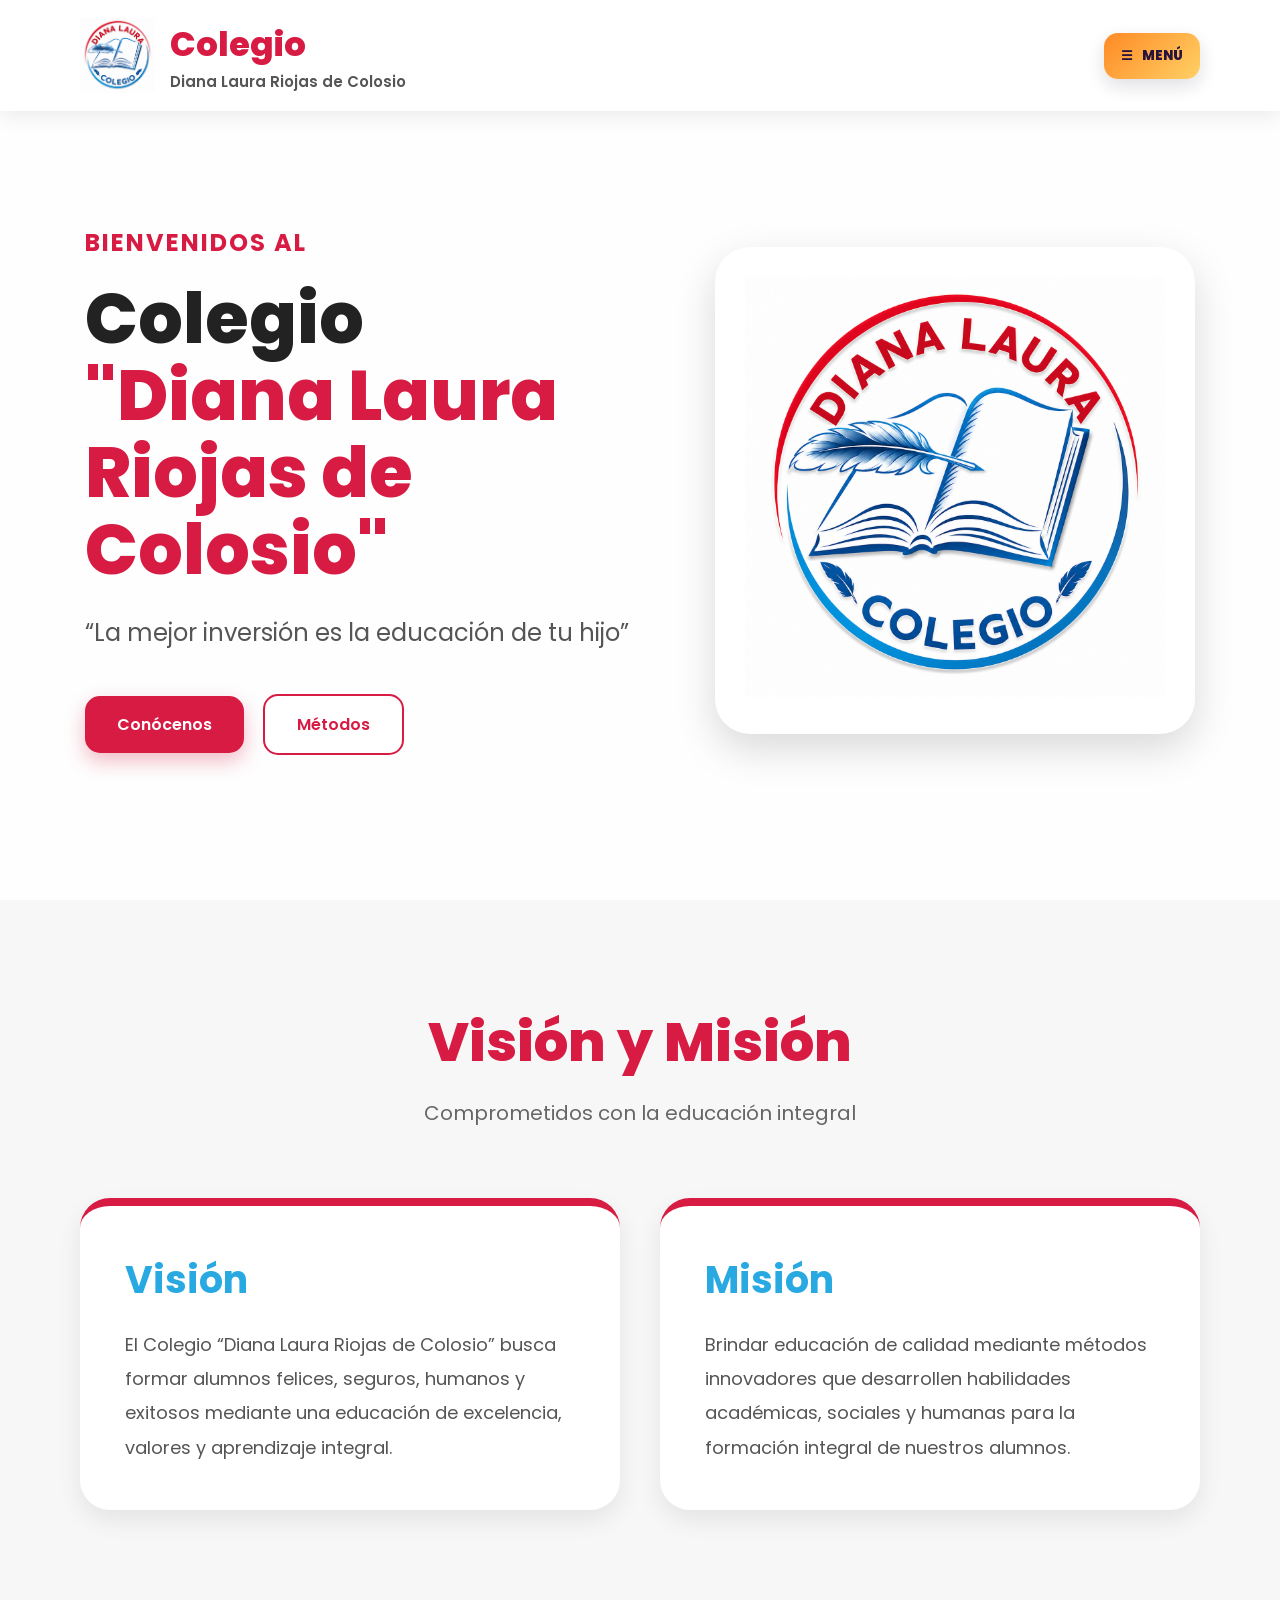
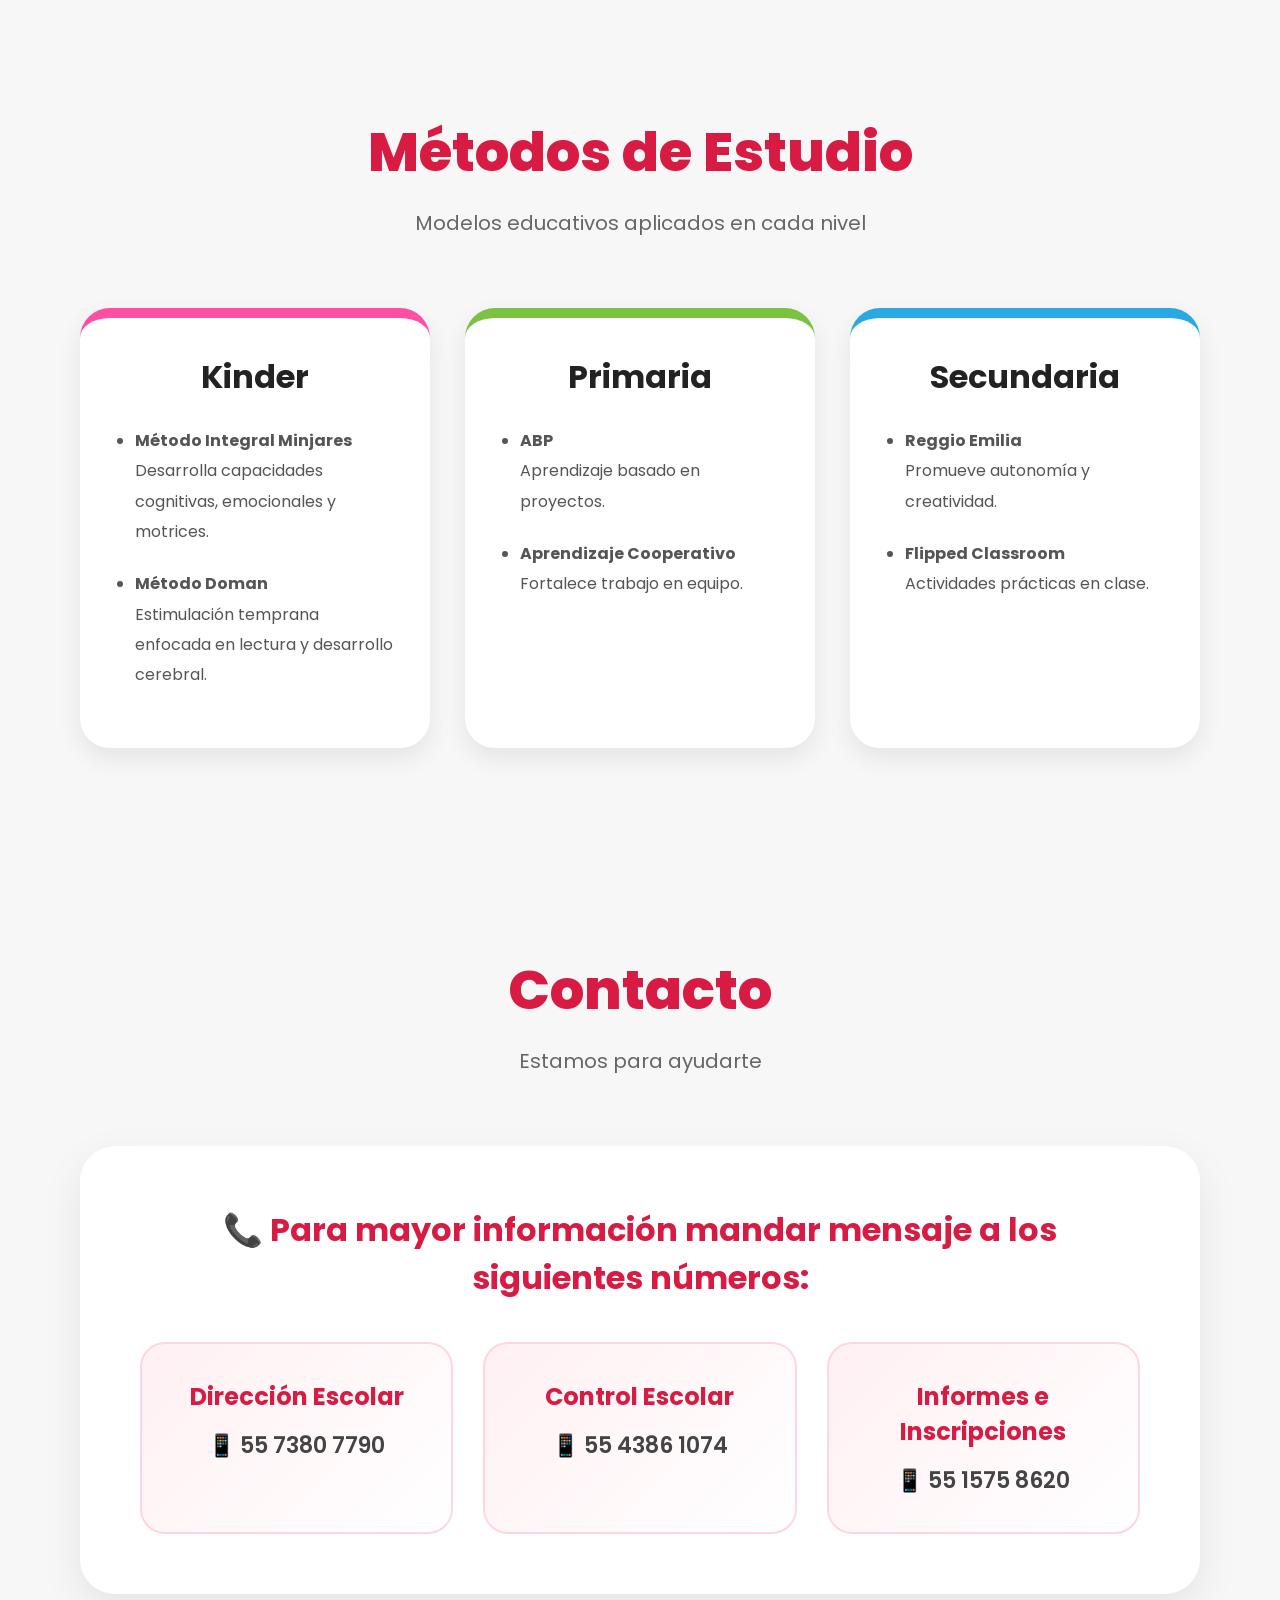
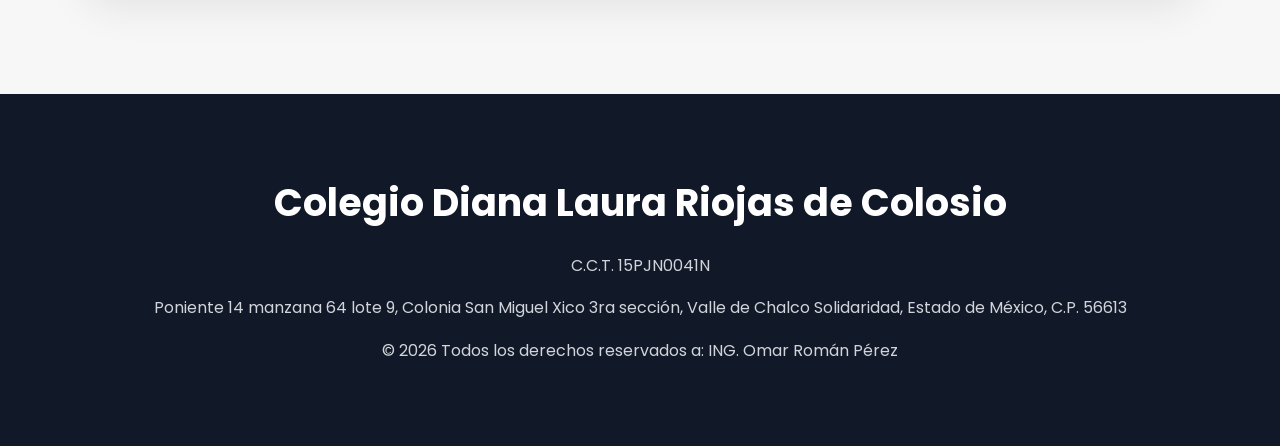
==== commit 81b1cc89: "Restaurar diseño original y retirar tema de Halloween" ====
--- a/index.html
+++ b/index.html
@@ -526,97 +526,6 @@
 
 }
 
-
-/* EDICIÓN HALLOWEEN INTEGRADA */
-:root{--halloween-night:#211532;--halloween-purple:#593078;--halloween-orange:#ff8a24;--halloween-gold:#ffd166}
-.halloween-ribbon{position:relative;z-index:2;text-align:center;padding:12px 18px;background:linear-gradient(90deg,var(--halloween-night),var(--halloween-purple),var(--halloween-night));color:#fff3dc;font-weight:800;letter-spacing:.3px;border-bottom:3px solid var(--halloween-orange)}
-.halloween-ribbon span{display:inline-block;animation:spookyBob 2.8s ease-in-out infinite}
-.halloween-card{position:relative;overflow:hidden}
-.halloween-card:after{content:"✦";position:absolute;right:16px;top:10px;color:#ff9b35;font-size:22px;opacity:.75;transition:transform .3s}
-.halloween-card:hover:after{transform:rotate(90deg) scale(1.25)}
-.halloween-toggle{position:fixed;right:18px;bottom:18px;z-index:2000;border:2px solid #ffd166;border-radius:999px;background:#211532;color:#fff;padding:12px 16px;font:700 14px inherit;box-shadow:0 8px 24px #21153240;cursor:pointer;transition:transform .2s,background .2s}
-.halloween-toggle:hover{transform:translateY(-4px) rotate(-2deg);background:#593078}
-.halloween-toggle:focus-visible{outline:3px solid #ff8a24;outline-offset:4px}
-body.halloween-mode{background:#fff8ed;color:#2b1a3b}
-body.halloween-mode header{background:linear-gradient(110deg,#211532,#593078)!important;color:white}
-body.halloween-mode .section-title h2,body.halloween-mode .hero-text h3,body.halloween-mode .contact-card h4{color:#a653d4}
-body.halloween-mode .box,body.halloween-mode .campo,body.halloween-mode .req,body.halloween-mode .contact-card{border-color:#ffd166;box-shadow:0 12px 30px #59307818}
-body.halloween-mode .box:hover,body.halloween-mode .campo:hover,body.halloween-mode .contact-card:hover{transform:translateY(-8px) rotate(-.4deg)}
-.halloween-spark{position:fixed;z-index:1999;pointer-events:none;font-size:22px;animation:spookyRise 1.8s ease-out forwards}
-@keyframes spookyBob{0%,100%{transform:translateY(0)}50%{transform:translateY(-3px)}}
-@keyframes spookyRise{from{opacity:1;transform:translateY(0) rotate(0)}to{opacity:0;transform:translateY(-100px) rotate(25deg)}}
-@media(prefers-reduced-motion:reduce){.halloween-ribbon span,.halloween-spark{animation:none!important}.halloween-toggle{transition:none}}
-
-
-/* TEMA HALLOWEEN PREDETERMINADO: visible desde la primera visita */
-body.halloween-mode{background:#fff8ed;color:#2a183b}
-body.halloween-mode header{background:linear-gradient(105deg,#1b102b 0%,#42205e 65%,#713c85 100%)!important;color:#fff;box-shadow:0 8px 28px #1b102b40;border-bottom:3px solid #ff8a24}
-body.halloween-mode nav a,body.halloween-mode .dropbtn{color:#fff!important}
-/* FIX: opciones del desplegable Niveles visibles sobre fondo blanco */
-body.halloween-mode .dropdown-content{background:#fffaf2!important;min-width:220px;z-index:3000;border:2px solid #ffb347;box-shadow:0 16px 35px #21153245}
-body.halloween-mode .dropdown-content a{display:block!important;color:#2a183b!important;background:#fffaf2!important;padding:16px 20px!important;font-weight:700!important;white-space:nowrap}
-body.halloween-mode .dropdown-content a:hover,body.halloween-mode .dropdown-content a:focus{background:#ff8a24!important;color:#211532!important}
-.dropdown-content.show{display:block!important;visibility:visible!important;opacity:1}
-body.halloween-mode nav a:hover,body.halloween-mode .dropbtn:hover{color:#ffd166!important}
-body.halloween-mode .hero{background-image:radial-gradient(circle at 85% 20%,#ff8a2440 0,transparent 28%),linear-gradient(135deg,rgba(27,16,43,.88),rgba(66,32,94,.82)),url('https://images.unsplash.com/photo-1509557965875-b88c97052f0e?q=80&w=1600');background-position:center;background-size:cover;color:white}
-body.halloween-mode .hero-text h1,body.halloween-mode .hero-text p{color:#fff}
-body.halloween-mode .hero-text h3{color:#ffd166}
-body.halloween-mode .hero-text span{color:#ff9b35;text-shadow:0 3px 0 #0002}
-body.halloween-mode .btn1,body.halloween-mode .btn2{background:linear-gradient(135deg,#ff8a24,#ffd166);color:#271536;border:0;box-shadow:0 8px 24px #ff8a2440}
-body.halloween-mode .section:nth-of-type(even){background:linear-gradient(180deg,#fff8ed,#f3e8ff)}
-body.halloween-mode .section-title h2{color:#6e328e;text-shadow:0 3px 0 #ff8a241c}
-body.halloween-mode .section-title p{color:#62516e}
-body.halloween-mode .box,body.halloween-mode .campo,body.halloween-mode .req,body.halloween-mode .talleres,body.halloween-mode .contact-box{background:linear-gradient(145deg,#fff,#fff8ed);border:1px solid #ead7f7;border-top:6px solid #ff8a24;box-shadow:0 15px 35px #32144915}
-body.halloween-mode .campo h3,body.halloween-mode .box h2,body.halloween-mode .req h3{color:#713c85}
-body.halloween-mode .contact-card{background:linear-gradient(145deg,#fff4df,#f4e8ff)!important;border:2px solid #ffcf8a!important}
-body.halloween-mode .contact-card h4{color:#713c85}
-body.halloween-mode footer{background:radial-gradient(circle at 50% 0,#593078,#1b102b 70%);border-top:5px solid #ff8a24}
-body.halloween-mode .halloween-ribbon{background:linear-gradient(90deg,#1b102b,#713c85,#1b102b);border-bottom:3px solid #ffd166;font-size:clamp(12px,1.6vw,16px);padding:15px}
-body.halloween-mode .halloween-toggle{background:linear-gradient(135deg,#ff8a24,#ffd166);color:#271536;border:2px solid white;box-shadow:0 10px 28px #21153250}
-body.halloween-mode .halloween-card{border-radius:24px}
-body.halloween-mode .halloween-card:hover{outline:2px solid #ffbd62;outline-offset:2px}
-body.halloween-mode .logo img{filter:drop-shadow(0 0 8px #ffd16655)}
-body.halloween-mode .card{border:3px solid #ffd166}
-body.halloween-mode .section-title h2:after{content:"  ✦ 🎃";font-size:.58em;color:#ff8a24}
-body.halloween-mode .halloween-ribbon span{font-size:1.25em;margin:0 8px}
-@media(max-width:700px){body.halloween-mode .hero{background-position:center}body.halloween-mode .halloween-toggle{right:10px;bottom:10px;padding:10px 12px;font-size:12px}}
-
-
-/* CLUB INTERACTIVO: criaturas que abren paneles y retos */
-.dlm-creatures{position:fixed;left:14px;bottom:14px;z-index:2500;display:flex;gap:8px;flex-wrap:wrap;max-width:calc(100vw - 28px)}
-.dlm-creature{border:2px solid #ffd166;background:#241333;color:#fff;border-radius:18px;padding:9px 12px;font:700 14px inherit;cursor:pointer;box-shadow:0 5px 16px #21153240;transition:transform .2s}
-.dlm-creature:hover,.dlm-creature:focus-visible{transform:translateY(-4px) rotate(-2deg);outline:3px solid #ff8a24;outline-offset:2px}
-.dlm-panel{display:none;position:fixed;inset:0;z-index:4000;background:#160c24b8;padding:18px;align-items:center;justify-content:center}
-.dlm-panel.open{display:flex}
-.dlm-dialog{position:relative;width:min(620px,100%);max-height:85vh;overflow:auto;background:linear-gradient(145deg,#fffaf0,#f4e8ff);color:#29163b;border:3px solid #ff9a2f;border-radius:24px;padding:25px;box-shadow:0 20px 70px #0005}
-.dlm-dialog h2{font-size:clamp(22px,4vw,32px);color:#633080;margin:0 42px 12px 0}
-.dlm-dialog p,.dlm-dialog li{line-height:1.65}
-.dlm-close{position:absolute;right:14px;top:12px;border:0;border-radius:50%;width:38px;height:38px;background:#2a173b;color:white;font-size:23px;cursor:pointer}
-.dlm-actions{display:flex;gap:10px;flex-wrap:wrap;margin-top:15px}
-.dlm-choice,.dlm-next{border:0;border-radius:13px;background:#67358a;color:white;font-weight:700;padding:12px 15px;cursor:pointer}
-.dlm-choice:hover,.dlm-next:hover{background:#ff8a24;color:#211532}
-.dlm-feedback{font-weight:700;min-height:28px;margin-top:12px;padding:8px;border-radius:10px;background:#fff}
-.dlm-progress{height:9px;border-radius:99px;background:#e5d6ef;overflow:hidden;margin:12px 0}
-.dlm-progress span{display:block;height:100%;width:0;background:linear-gradient(90deg,#ff8a24,#ffd166);transition:width .3s}
-@media(max-width:520px){.dlm-creatures{left:8px;bottom:8px;gap:5px}.dlm-creature{font-size:12px;padding:8px 9px}.dlm-dialog{padding:20px 16px}}
-@media(prefers-reduced-motion:reduce){.dlm-creature,.dlm-choice,.dlm-next{transition:none}}
-
-
-/* Fondos más claros: inspiración en papel picado, flores y ofrendas */
-body.halloween-mode{background-color:#fff9ed!important;background-image:radial-gradient(circle at 8% 8%,#ffd16655 0 7px,transparent 8px),radial-gradient(circle at 92% 18%,#f5a7c655 0 9px,transparent 10px),linear-gradient(135deg,#fffaf0 0%,#fff3e1 48%,#f8efff 100%)!important;color:#382747!important}
-body.halloween-mode main,body.halloween-mode .container,body.halloween-mode .contenido,body.halloween-mode section,body.halloween-mode .section,body.halloween-mode .hero,body.halloween-mode .card,body.halloween-mode .tarjeta{background-image:none!important}
-body.halloween-mode main,body.halloween-mode section,body.halloween-mode .section{background-color:#fffaf2cc!important;border-radius:22px}
-body.halloween-mode .card,body.halloween-mode .tarjeta,body.halloween-mode .nivel-card,body.halloween-mode .level-card{background:linear-gradient(145deg,#fff 0%,#fff4df 100%)!important;color:#382747!important;border:2px solid #f6c66b!important;box-shadow:0 10px 25px #5a356515!important}
-.dlm-level-game{position:relative;margin:26px auto;padding:22px;max-width:950px;border-radius:24px;background:linear-gradient(120deg,#fffdf6,#fff0d7 55%,#f8eaff);border:2px solid #f4bd58;box-shadow:0 12px 30px #3b1c4b14;color:#382747}
-.dlm-level-game h2{color:#65377e;margin-top:0}.dlm-level-game p{line-height:1.65}
-.dlm-level-open{background:#663582;color:#fff;border:0;border-radius:14px;padding:12px 18px;font-weight:800;cursor:pointer}
-.dlm-level-open:hover{background:#f28c28;color:#261635}
-.dlm-level-art{font-size:32px;letter-spacing:7px;margin:5px 0 12px}
-.dlm-level-modal{display:none;position:fixed;inset:0;z-index:4100;background:#21112bbd;padding:16px;align-items:center;justify-content:center}
-.dlm-level-modal.open{display:flex}.dlm-level-box{position:relative;background:#fffaf0;color:#382747;border:3px solid #f4bd58;border-radius:24px;padding:25px;width:min(600px,100%);max-height:85vh;overflow:auto}
-.dlm-level-box h2{color:#65377e}.dlm-level-box .dlm-close{top:10px;right:10px}
-@media(max-width:600px){.dlm-level-game{margin:18px 10px;padding:17px}.dlm-level-box{padding:20px 15px}}
-
 
 /* MENÚ PRINCIPAL HAMBURGUESA + SUBMENÚS */
 .site-hamburger{display:inline-flex;align-items:center;gap:9px;border:0;border-radius:14px;padding:13px 17px;background:linear-gradient(135deg,#ff8a24,#ffd166);color:#28133d;font-weight:800;cursor:pointer;box-shadow:0 7px 18px #21153224;white-space:nowrap}
@@ -635,7 +544,7 @@
 
 </head>
 
-<body class="halloween-mode">
+<body>
 
 <header>
 
@@ -676,14 +585,10 @@
       <a href="eventos.html#especiales">⭐ Actividades especiales</a>
     </div>
   </div>
-  <a href="eventos.html">Galería de eventos</a>
   <a href="#contacto">Contacto</a>
 </nav>
 
 </header>
-
-<div class="halloween-ribbon" role="note"><span>🎃</span> Octubre mágico · ¡Aprendemos, creamos y nos divertimos! <span>🦇</span></div>
-<button class="halloween-toggle" id="halloweenToggle" type="button" aria-pressed="true" aria-label="Activar o desactivar el modo Halloween">✨ Halloween activado</button>
 <script>
 (function(){
   var toggle=document.getElementById('halloweenToggle');
@@ -993,68 +898,8 @@
 </script>
 
 
-<!-- Club de criaturas: toca un personaje para descubrir información o jugar -->
-<div class="dlm-creatures" aria-label="Club interactivo">
-  <button class="dlm-creature" type="button" data-dlm="dia">💀 Calaquita</button>
-  <button class="dlm-creature" type="button" data-dlm="tradicion">🦇 Murciélago curioso</button>
-  <button class="dlm-creature" type="button" data-dlm="reto">🧟 Zombi de retos</button>
-</div>
-<div class="dlm-panel" id="dlmPanel" role="dialog" aria-modal="true" aria-labelledby="dlmTitle">
-  <div class="dlm-dialog">
-    <button class="dlm-close" type="button" aria-label="Cerrar panel" id="dlmClose">×</button>
-    <h2 id="dlmTitle">¡Bienvenidos al club!</h2>
-    <div id="dlmBody"></div>
-  </div>
-</div>
-<script>
-(function(){
-  var panel=document.getElementById('dlmPanel'), title=document.getElementById('dlmTitle'), body=document.getElementById('dlmBody');
-  if(!panel||!title||!body)return;
-  var questions=[
-    {q:'¿Qué flor naranja se usa mucho para adornar las ofrendas?',a:['Cempasúchil','Rosa azul','Girasol morado'],correct:0,why:'¡Eso es! El cempasúchil es una flor muy representativa de las ofrendas.'},
-    {q:'¿Qué se coloca en una ofrenda para recordar a seres queridos?',a:['Recuerdos y fotografías','Juguetes al azar','Solo libros nuevos'],correct:0,why:'¡Muy bien! Las ofrendas pueden incluir fotografías, comida y objetos significativos.'},
-    {q:'¿En qué fechas se celebra tradicionalmente el Día de Muertos?',a:['1 y 2 de noviembre','14 de febrero','31 de diciembre'],correct:0,why:'¡Correcto! La tradición se vive principalmente el 1 y 2 de noviembre.'}
-  ];
-  var current=0,score=0,answered=false;
-  function open(key){
-    panel.classList.add('open'); panel.setAttribute('aria-hidden','false');
-    if(key==='dia'){
-      title.textContent='💀 La Calaquita cuenta';
-      body.innerHTML='<p><strong>¿Sabías que…?</strong> En México, el Día de Muertos es una tradición para recordar con cariño a quienes ya no están. Las familias preparan ofrendas con fotografías, velas, flores, comida y recuerdos especiales.</p><p>La calaverita no tiene que dar miedo: en el arte mexicano puede representar memoria, alegría y celebración de la vida.</p><p>🎨 <strong>Mini misión:</strong> piensa en un recuerdo bonito de alguien de tu familia y dibuja una flor para tu ofrenda imaginaria.</p>';
-    } else if(key==='tradicion'){
-      title.textContent='🦇 El murciélago explorador';
-      body.innerHTML='<p><strong>Un viaje por la tradición:</strong></p><ul><li>🌼 <strong>Cempasúchil:</strong> su color brillante adorna caminos y altares.</li><li>🕯️ <strong>Velas:</strong> simbolizan luz y recuerdo.</li><li>🍞 <strong>Pan de muerto:</strong> pan tradicional que muchas familias comparten.</li><li>📷 <strong>Fotografías:</strong> ayudan a recordar a nuestros seres queridos.</li></ul><p>Las costumbres cambian de una región a otra; lo importante es conocerlas y respetarlas.</p>';
-    } else {
-      current=0;score=0;answered=false; renderQuestion();
-      title.textContent='🧟 ¡Reto monstruosamente divertido!';
-    }
-  }
-  function renderQuestion(){
-    var q=questions[current]; answered=false;
-    body.innerHTML='<p><strong>Pregunta '+(current+1)+' de '+questions.length+'</strong></p><div class="dlm-progress"><span style="width:'+((current/questions.length)*100)+'%"></span></div><p>'+q.q+'</p><div class="dlm-actions" id="dlmChoices"></div><p class="dlm-feedback" id="dlmFeedback" aria-live="polite"></p><div class="dlm-actions"><button class="dlm-next" id="dlmNext" type="button" disabled>'+(current===questions.length-1?'Ver resultado':'Siguiente pregunta')+'</button></div>';
-    q.a.forEach(function(answer,index){
-      var b=document.createElement('button');b.type='button';b.className='dlm-choice';b.textContent=answer;
-      b.addEventListener('click',function(){
-        if(answered)return;answered=true;
-        var f=document.getElementById('dlmFeedback');
-        if(index===q.correct){score++;f.textContent='⭐ '+q.why;}else{f.textContent='¡Buen intento! '+q.why;}
-        document.querySelectorAll('#dlmChoices button').forEach(function(btn){btn.disabled=true;btn.style.opacity='.75'});
-        document.getElementById('dlmNext').disabled=false;
-      });document.getElementById('dlmChoices').appendChild(b);
-    });
-    document.getElementById('dlmNext').addEventListener('click',function(){
-      if(!answered)return;
-      if(current<questions.length-1){current++;renderQuestion();}
-      else{body.innerHTML='<h3>¡Reto terminado! 🎉</h3><p>Tu puntuación: <strong>'+score+' de '+questions.length+'</strong>.</p><p>'+(score===3?'¡Eres guardián o guardiana de las tradiciones!':score===2?'¡Muy bien! Ya conoces varias tradiciones.':'¡Gracias por jugar! Vuelve a intentarlo y descubre algo nuevo.')+'</p><div class="dlm-actions"><button class="dlm-next" id="dlmAgain" type="button">Jugar otra vez</button></div>';document.getElementById('dlmAgain').addEventListener('click',function(){current=0;score=0;renderQuestion()});}
-    });
-  }
-  document.querySelectorAll('[data-dlm]').forEach(function(btn){btn.addEventListener('click',function(){open(btn.getAttribute('data-dlm'))})});
-  document.getElementById('dlmClose').addEventListener('click',function(){panel.classList.remove('open');panel.setAttribute('aria-hidden','true')});
-  panel.addEventListener('click',function(e){if(e.target===panel){panel.classList.remove('open');panel.setAttribute('aria-hidden','true')}});
-  document.addEventListener('keydown',function(e){if(e.key==='Escape'){panel.classList.remove('open');panel.setAttribute('aria-hidden','true')}});
-})();
-</script>
 
-<section class="dlm-level-game" aria-labelledby="dlmLevelHeading"><div class="dlm-level-art" aria-hidden="true">🌼 🕯️ 💀 🦇 🌼</div><h2 id="dlmLevelHeading">🎨 Reto de colores</h2><p>¡Toca el botón para abrir una actividad especial de Día de Muertos!</p><button class="dlm-level-open" type="button" id="dlmLevelOpen">🎨 Reto de colores — ¡Jugar!</button></section><div class="dlm-level-modal" id="dlmLevelModal" role="dialog" aria-modal="true" aria-labelledby="dlmLevelTitle"><div class="dlm-level-box"><button class="dlm-close" id="dlmLevelClose" type="button" aria-label="Cerrar">×</button><h2 id="dlmLevelTitle">🎨 Reto de colores y símbolos</h2><p>Encuentra en la página algo de color naranja, morado y amarillo. ¿Qué te recuerdan esos colores durante el Día de Muertos?</p><p><strong>Reto:</strong> toca los tres colores en tu imaginación y di un símbolo de la tradición para cada uno: flor, papel picado o vela.</p><button class='dlm-next' data-answer='¡Excelente! Los colores ayudan a decorar y expresar recuerdos.'>¡Terminé el reto!</button></div></div><script>(function(){var m=document.getElementById('dlmLevelModal');if(!m)return;document.getElementById('dlmLevelOpen').addEventListener('click',function(){m.classList.add('open')});document.getElementById('dlmLevelClose').addEventListener('click',function(){m.classList.remove('open')});m.addEventListener('click',function(e){if(e.target===m)m.classList.remove('open')});document.addEventListener('keydown',function(e){if(e.key==='Escape')m.classList.remove('open')});m.querySelectorAll('[data-correct]').forEach(function(b){b.addEventListener('click',function(){var f=m.querySelector('#levelFeedback');f.textContent=b.dataset.correct==='yes'?'¡Correcto! Aprender y respetar las tradiciones ayuda a mantener viva la cultura.':'¡Buen intento! Piensa en la pista y vuelve a elegir.'})});var pair=[];m.querySelectorAll('[data-pair]').forEach(function(b){b.addEventListener('click',function(){pair.push(b.dataset.pair);var f=m.querySelector('#levelFeedback');if(pair.length===2){f.textContent=pair[0]===pair[1]?'¡Encontraste la pareja! 🌟':'Casi, intenta encontrar dos dibujos iguales.';pair=[]}})});m.querySelectorAll('[data-answer]').forEach(function(b){b.addEventListener('click',function(){b.textContent='¡Buen trabajo! 🎉';b.insertAdjacentHTML('afterend','<p>'+b.dataset.answer+'</p>');b.disabled=true})})})();</script>
+
+
 </body>
 </html>
